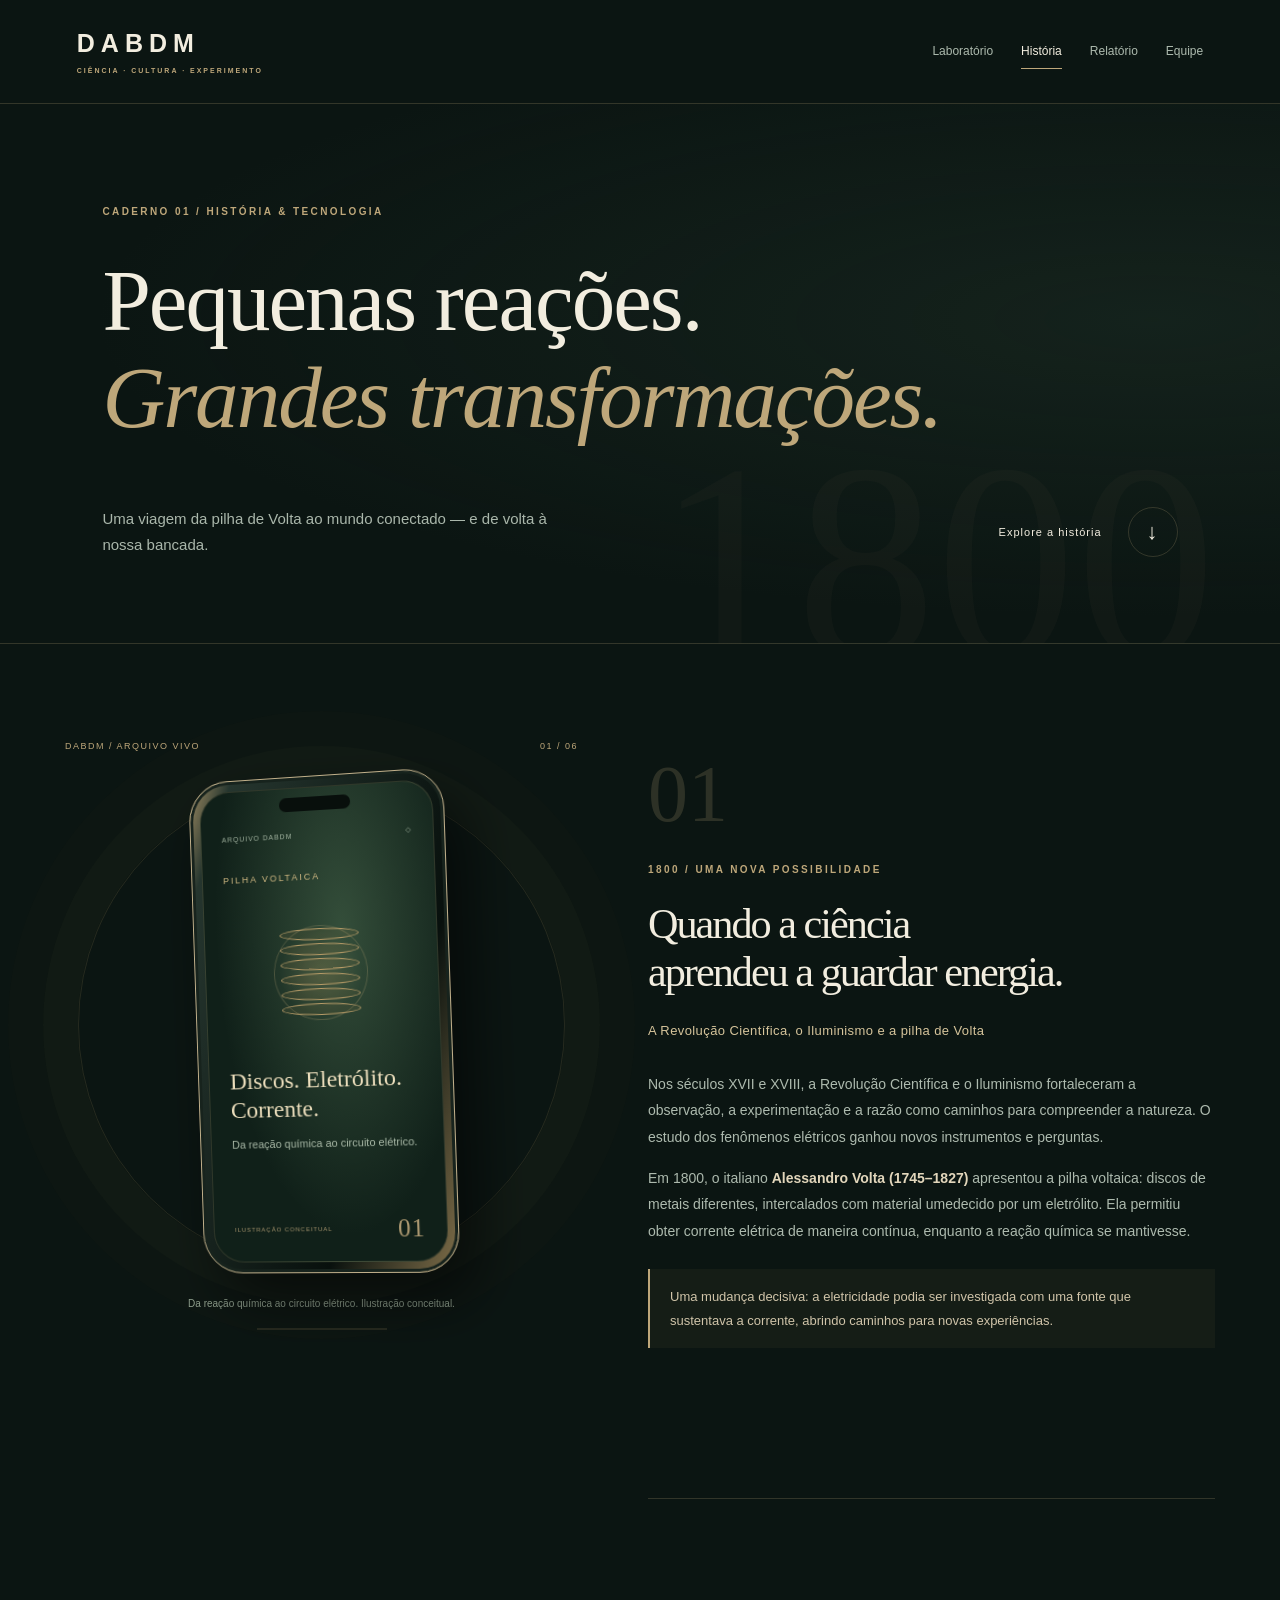
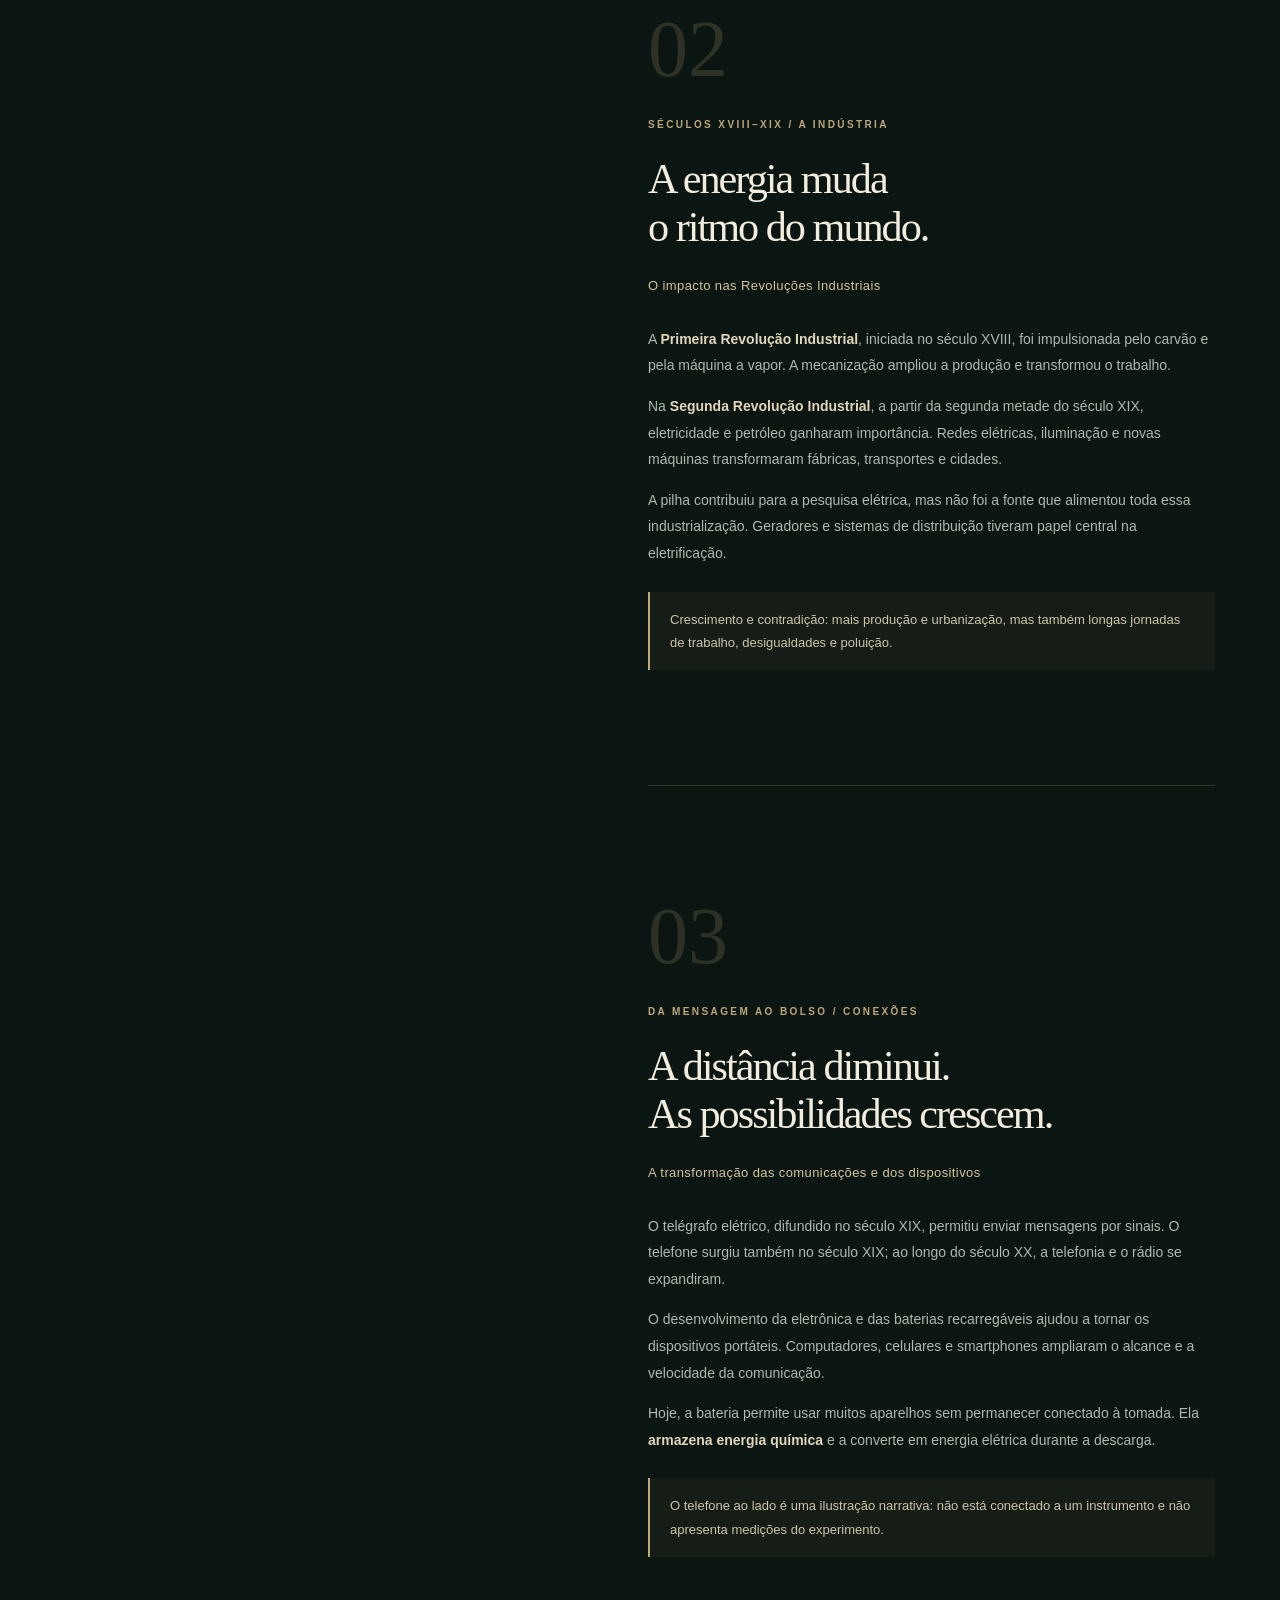
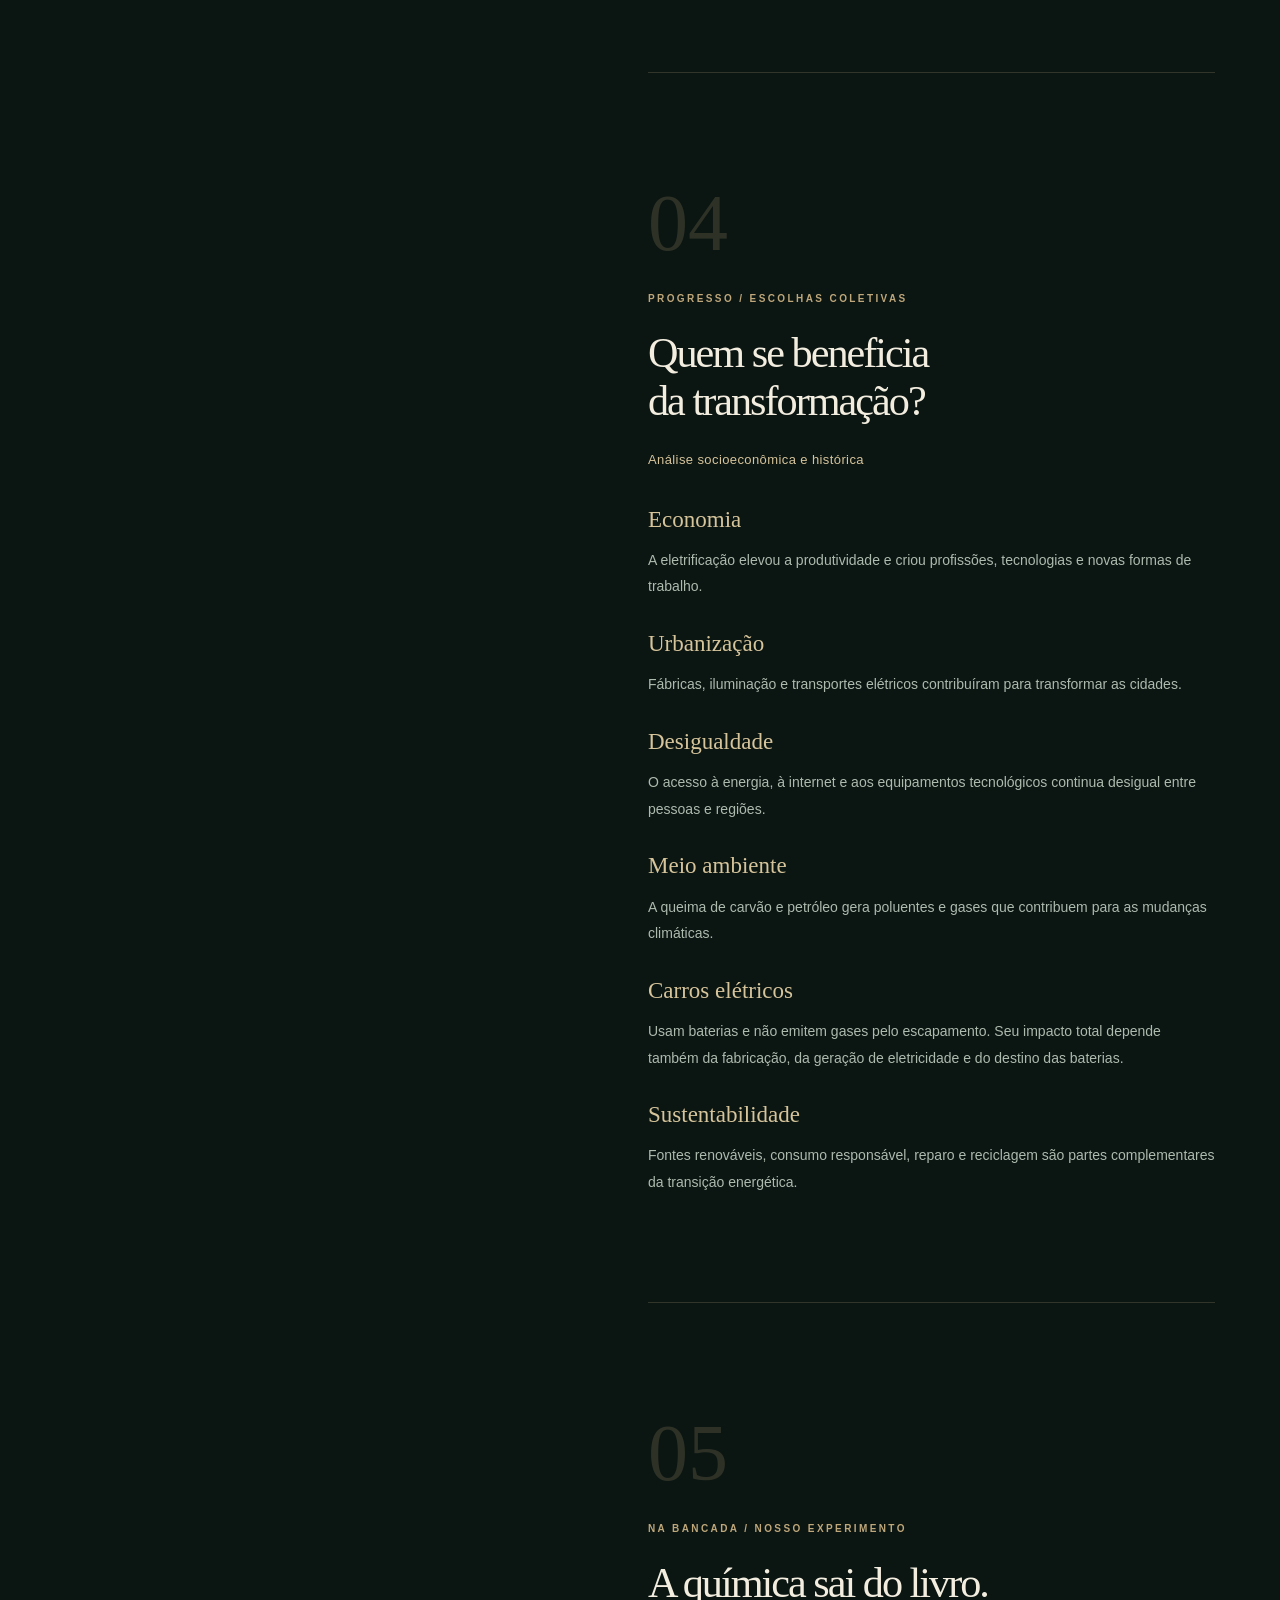
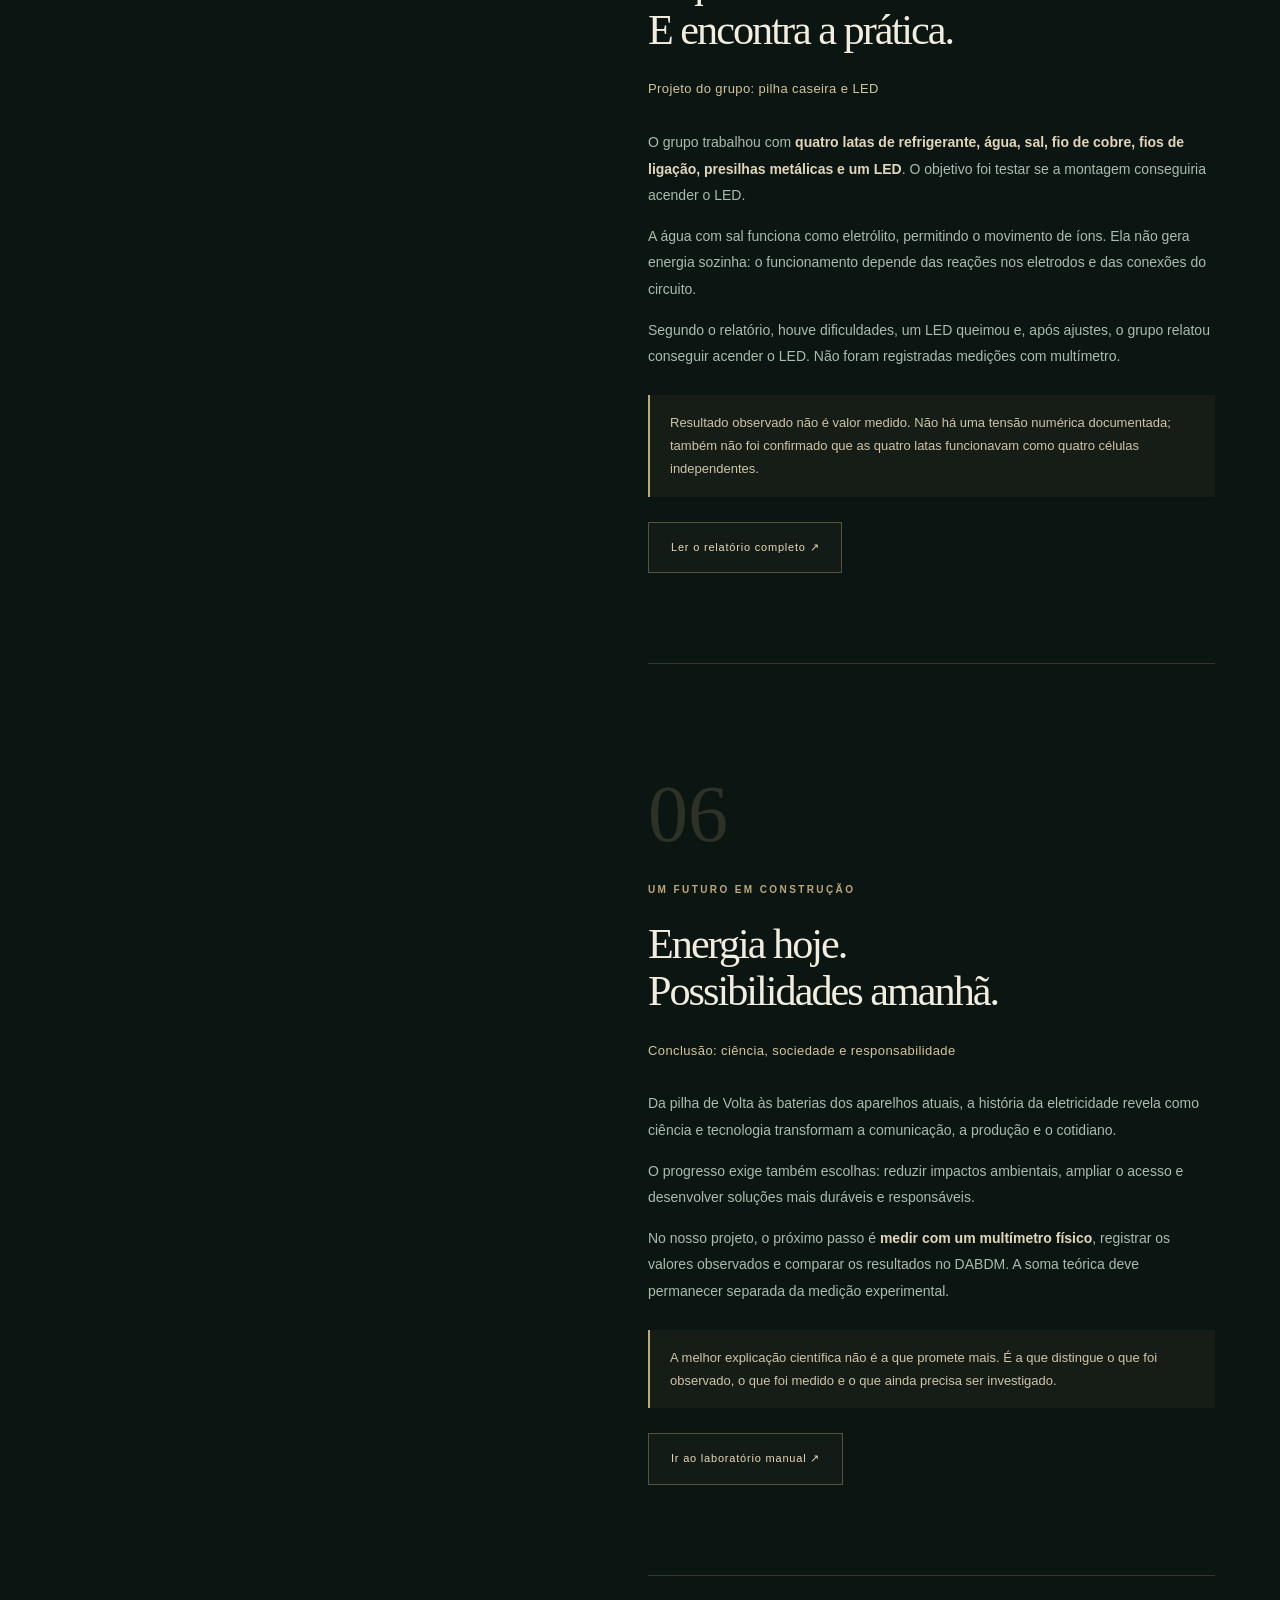
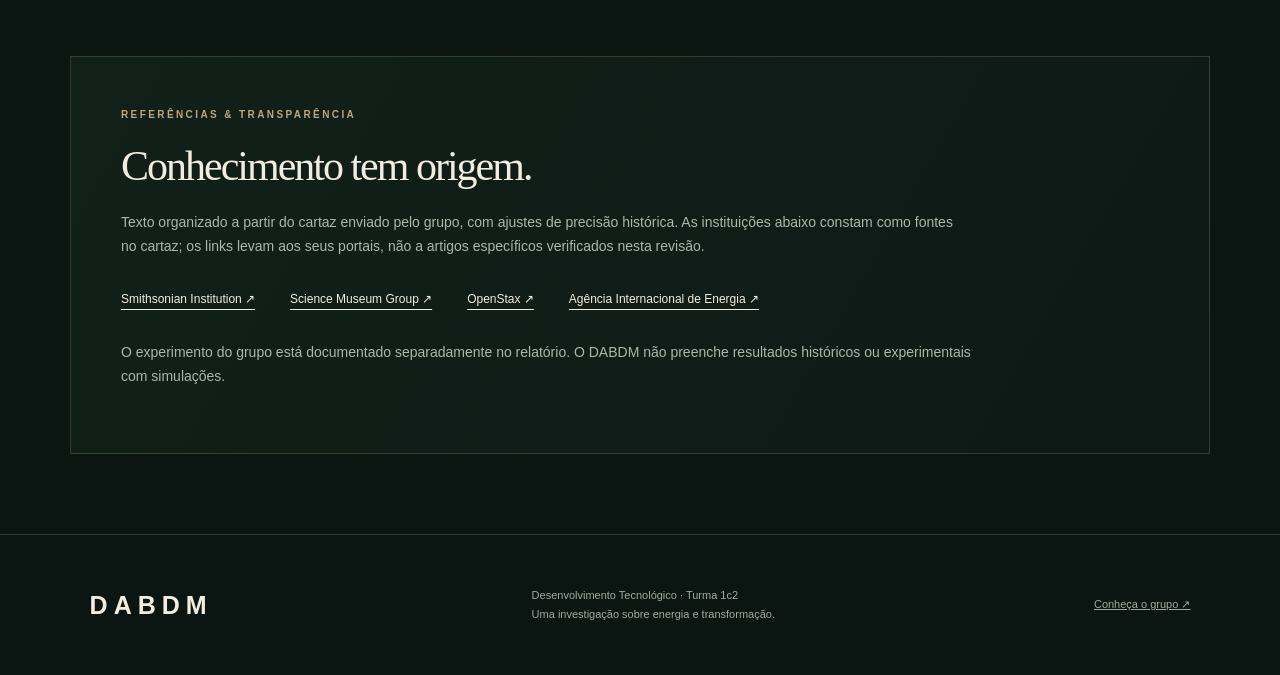
==== historia.html @ 5359dae5 "Adiciona site DABDM completo com laboratório, história, relatório e equipe" ====
<!doctype html><html lang="pt-BR"><head><meta charset="UTF-8"><meta name="viewport" content="width=device-width,initial-scale=1,viewport-fit=cover"><meta name="theme-color" content="#101f1b"><title>História da pilha · DABDM</title><link rel="icon" href="[data-uri]"><style>:root{--forest:#101f1b;--forest-deep:#0b1512;--ivory:#f2eddf;--gold:#bea77a;--muted-gold:#9eaa9f;--line:#c4ae7e36;color-scheme:dark}
*{box-sizing:border-box}html{scroll-behavior:smooth;scroll-padding-top:110px}body.editorial{margin:0;background:var(--forest-deep);color:var(--ivory);font:16px/1.75 -apple-system,BlinkMacSystemFont,"Segoe UI",sans-serif}a{color:inherit}button,a,input,select{-webkit-tap-highlight-color:transparent}a:focus-visible,button:focus-visible,input:focus-visible,select:focus-visible{outline:2px solid var(--gold);outline-offset:5px}.skip{position:fixed;left:12px;top:-90px;z-index:200;background:var(--ivory);color:var(--forest);padding:12px}.skip:focus{top:12px}
.editorial-nav{position:relative;z-index:20;display:flex;align-items:center;justify-content:space-between;gap:24px;min-height:104px;padding:16px clamp(22px,6vw,100px);border-bottom:1px solid var(--line);background:#0b1512}.wordmark{text-decoration:none;font-size:25px;letter-spacing:6px;font-weight:600;color:var(--ivory);line-height:1.2}.wordmark span{display:block;font-size:7px;letter-spacing:2px;margin-top:9px;color:var(--gold)}.editorial-nav nav{display:flex;gap:28px;flex-wrap:wrap}.editorial-nav nav a{position:relative;font-size:12px;text-decoration:none;padding:14px 0;color:#adbaae}.editorial-nav nav a:hover,.editorial-nav nav a[aria-current]{color:var(--ivory)}.editorial-nav nav a[aria-current]:after{content:"";height:1px;background:var(--gold);position:absolute;bottom:7px;left:0;right:0}
.editorial-hero{position:relative;padding:100px clamp(22px,8vw,130px) 70px;overflow:hidden;background:radial-gradient(ellipse at 90% 40%,#30493a40,transparent 65%);border-bottom:1px solid var(--line)}.eyeline{font-size:10px;letter-spacing:2.4px;color:var(--gold);font-weight:600;line-height:1.6;text-transform:uppercase}.editorial h1,.editorial h2{font-family:Georgia,"Times New Roman",serif;font-weight:400;letter-spacing:-2px;line-height:1.12}.editorial h1{position:relative;z-index:1;font-size:clamp(42px,6.8vw,96px);margin:32px 0 44px;max-width:1100px}.editorial h1 em,.editorial h2 em{font-weight:400;color:var(--gold)}.hero-bottom{position:relative;z-index:1;display:flex;justify-content:space-between;align-items:center;gap:30px}.hero-bottom p{max-width:480px;color:#aab7ab;font-size:15px}.scroll-cue{font-size:11px;letter-spacing:1px;text-decoration:none;display:flex;gap:26px;align-items:center;min-height:48px}.scroll-cue span{display:grid;place-items:center;border:1px solid var(--line);border-radius:50%;height:50px;width:50px;font-size:22px}.hero-watermark{position:absolute;right:5%;bottom:-80px;font:280px Georgia,serif;color:#b6a37608;pointer-events:none}
.story-layout{max-width:1400px;margin:auto;display:grid;grid-template-columns:.95fr 1.05fr;gap:70px;padding:0 65px;align-items:start}.phone-stage{position:sticky;top:25px;height:min(760px,95svh);display:flex;flex-direction:column;justify-content:center;align-items:center;isolation:isolate}.stage-top{display:flex;justify-content:space-between;width:100%;color:var(--gold);font-size:9px;letter-spacing:1.5px;margin:20px 0}.phone-orbit{position:absolute;width:95%;aspect-ratio:1;border:1px solid #ac95602b;border-radius:50%;top:18%;z-index:-1;box-shadow:0 0 0 35px #ac956006,0 0 0 70px #ac956004}.phone{position:relative;width:258px;height:498px;padding:10px;background:linear-gradient(110deg,#a38e64,#25352e 10%,#08100d 70%,#806f4a);border:1px solid #c1b08b;border-radius:40px;box-shadow:18px 28px 60px #0009,inset 0 0 0 3px #17231d;transform:perspective(1100px) rotateY(var(--turn,-8deg)) rotateZ(var(--tilt,-3deg));will-change:transform}.phone-screen{border:1px solid #8f805b40;border-radius:31px;height:100%;overflow:hidden;background:radial-gradient(ellipse at 60% 30%,#344e3a,#102019 65%);padding:42px 21px 18px;display:flex;flex-direction:column}.phone-speaker{position:absolute;left:50%;transform:translateX(-50%);top:20px;width:72px;height:14px;border-radius:20px;background:#080f0c;z-index:2}.screen-status{display:flex;justify-content:space-between;color:#a0b29f;font-size:7px;letter-spacing:1px;margin-bottom:28px}#phoneEra{font-size:9px;letter-spacing:2px;color:#d2ba83}.phone-visual{height:150px;position:relative;margin:12px 0;display:flex;justify-content:center;align-items:center;flex:none}.energy-core{position:absolute;width:95px;height:95px;background:radial-gradient(circle,#e5cd8c28,transparent 65%);border:1px solid #bea77a44;border-radius:50%;animation:core-breathe 5s ease-in-out infinite}.phone-visual i{position:absolute;width:80px;height:12px;border:1px solid #b89c68;border-radius:50%;background:#866c3d25;transform:translateY(-38px);transition:transform .6s,opacity .6s}.phone-visual i:nth-of-type(2){transform:translateY(-23px)}.phone-visual i:nth-of-type(3){transform:translateY(-8px)}.phone-visual i:nth-of-type(4){transform:translateY(7px)}.phone-visual i:nth-of-type(5){transform:translateY(22px)}.phone-visual i:nth-of-type(6){transform:translateY(37px)}.phone-visual svg{position:absolute;width:100%;opacity:0;transition:opacity .6s}.phone-visual svg path{fill:none;stroke:#d3bc86;stroke-width:1.5;stroke-dasharray:400;stroke-dashoffset:var(--trace,0)}.phone[data-chapter="2"] .phone-visual i,.phone[data-chapter="3"] .phone-visual i,.phone[data-chapter="4"] .phone-visual i,.phone[data-chapter="6"] .phone-visual i{opacity:.12;transform:rotate(90deg) translateY(0)}.phone:not([data-chapter="1"]):not([data-chapter="5"]) .phone-visual svg{opacity:.8}.phone-screen h3{font:24px/1.2 Georgia,serif;margin:6px 0 12px;color:#eddfbd;letter-spacing:0}.phone-screen p{font-size:11px;color:#a7b7a5;line-height:1.6;margin:0}.phone-bottom{margin-top:auto;display:flex;align-items:center;justify-content:space-between;gap:6px;color:#ad9971;font-size:6px;letter-spacing:1px}.phone-bottom b{font:25px Georgia,serif}.stage-note{font-size:10px;color:#91a18f;line-height:1.7;text-align:center;margin:22px 0 16px}.story-progress{width:130px;height:2px;background:#c2a87125;overflow:hidden}.story-progress span{display:block;height:100%;width:0;background:var(--gold)}.story-chapter{position:relative;min-height:95svh;padding:110px 0 90px;border-bottom:1px solid var(--line);scroll-margin-top:25px}.chapter-number{font:80px/1 Georgia,serif;color:#baa47833;margin-bottom:28px}.story-chapter h2{font-size:clamp(34px,3.3vw,52px);margin:22px 0 25px}.story-chapter h3{font-size:13px;letter-spacing:.4px;font-weight:500;color:#d6c49b;margin-bottom:28px}.story-chapter p,.story-chapter dd{font-size:14px;color:#adbaae;line-height:1.9}.story-chapter strong{font-weight:600;color:#e2d6bb}aside:not(.phone-stage):not(.report-index){font-size:13px;line-height:1.8}.story-chapter aside,.report-section aside{border-left:2px solid var(--gold);padding:16px 20px;background:#b19a6210;color:#d0c4a9;margin:25px 0}.topic-list dt{font-family:Georgia,serif;color:#d6c49b;font-size:23px;margin-top:24px}.topic-list dd{margin:7px 0 0}.editorial-button{display:inline-flex;align-items:center;justify-content:center;padding:15px 22px;border:1px solid #bda77766;font-size:11px;letter-spacing:.8px;text-decoration:none;min-height:48px;color:#e8d9b8;background:#bda7770b;transition:background .25s,transform .25s}.editorial-button:hover{background:#bda77720;transform:translateY(-2px)}.source-panel{max-width:1140px;margin:80px auto;padding:50px;border:1px solid var(--line);background:linear-gradient(120deg,#20362955,#14221b55)}.source-panel h2{font-size:42px;margin:20px 0}.source-panel p{color:#aab8aa;font-size:14px;max-width:850px}.source-links{display:flex;gap:15px 35px;flex-wrap:wrap;margin:30px 0}.source-links a{font-size:12px;text-underline-offset:6px}.editorial-footer{display:flex;justify-content:space-between;align-items:center;gap:30px;padding:40px 7vw;border-top:1px solid var(--line)}.editorial-footer p,.editorial-footer>a:last-child{font-size:11px;color:#9cae9f}.report-summary{display:grid;grid-template-columns:repeat(3,1fr);padding:35px 8vw;gap:25px;background:#1a2a21;border-bottom:1px solid var(--line)}.report-summary span{display:block;font-size:9px;color:var(--gold);letter-spacing:1.5px}.report-summary strong{display:block;margin-top:9px;font:23px Georgia,serif;color:#e0d5bb}.report-layout{display:grid;grid-template-columns:240px minmax(0,1fr);gap:70px;max-width:1170px;margin:80px auto;padding:0 25px}.report-index{position:sticky;top:35px;align-self:start}.report-index nav{display:grid;gap:6px;margin:20px 0 30px}.report-index a{display:block;padding:10px 0;font-size:11px;text-decoration:none;line-height:1.7;color:#b9bea9;min-height:44px}.report-index a:hover{color:#e1c990}.editorial-note{padding:20px 24px;font-size:12px;line-height:1.8;background:#c2aa7120;border:1px solid var(--line);color:#dbccab}.report-authors{margin-top:35px}.report-authors p{font-size:14px;color:#cfc5ae}.report-section{padding:50px 0;border-bottom:1px solid var(--line);scroll-margin-top:30px}.report-section h2{font-size:38px;margin:16px 0 28px}.report-section p,.report-section li{font-size:15px;color:#b5c0b3;line-height:1.9}.report-section li{padding-left:7px;margin-bottom:12px}.report-section ul,.report-section ol{padding-left:20px}.report-section h3{font-size:15px;color:#dfcda5}.report-body>.editorial-button{margin-top:40px}.team-seal{border:1px solid var(--gold);border-radius:50%;padding:36px;text-align:center;letter-spacing:4px;font:24px Georgia,serif;color:var(--gold)}.team-seal small{font:8px sans-serif;letter-spacing:2px}.team-list{max-width:1100px;padding:0 25px;margin:70px auto}.team-member{display:flex;align-items:center;gap:30px;border-bottom:1px solid var(--line);padding:38px 0}.member-index{font:13px Georgia,serif;color:var(--gold)}.team-member h2{font-size:clamp(30px,4vw,52px);margin:0;flex:1}.member-mark{width:70px;height:70px;border-radius:50%;border:1px solid var(--line);display:grid;place-items:center;font:24px Georgia,serif;color:var(--gold)}.entered{animation:chapter-enter .8s both}.ambient-paused .energy-core{animation-play-state:paused}@keyframes core-breathe{0%,100%{transform:scale(.94);opacity:.5}50%{transform:scale(1.12);opacity:1}}@keyframes chapter-enter{from{opacity:.45;transform:translateY(20px)}to{opacity:1;transform:translateY(0)}}
/* The original laboratory retains its structure, storage and calculation logic. */
.lab-edition{--bg:#0b1512;--mint:#ccb785;--border:#354535;--ink:#f0eadb;--muted:#a3b09f;background:#0b1512;color:#eee6d3}.lab-edition:before{background:radial-gradient(ellipse at 70% 0%,#2c453333,transparent 60%)}.lab-edition .editorial-nav{padding-left:0;padding-right:0}.lab-edition .hero h1,.lab-edition h2{font-family:Georgia,serif;font-weight:400}.lab-edition .hero h1{letter-spacing:-2px}.lab-edition .hero p,.lab-edition .muted,.lab-edition .smallnote{color:#a8b4a4}.lab-edition .panel{background:linear-gradient(135deg,#18291f,#0e1c15);border-color:#334532}.lab-edition .kicker,.lab-edition .eyebrow,.lab-edition .hero-tags a{color:#c4ae7e}.lab-edition .btn-lime,.lab-edition .btn-add{background:linear-gradient(120deg,#b49b68,#d4c292);border-color:#c5b282;color:#19241a;box-shadow:0 4px 20px #0002}.lab-edition input,.lab-edition select,.lab-edition .measurement-input{background:#0c1811;border-color:#3b4a36;color:#eee7d4}.lab-edition .measurement-input input{background:transparent}.lab-edition label,.lab-edition .calculate-panel label{color:#bac5ad}.lab-edition .calc-result{background:linear-gradient(125deg,#2d3c27,#1d2d1f);border-color:#65704b}.lab-edition .calc-result strong,.lab-edition .compare-last strong,.lab-edition .last-reading strong{color:#d3bd83}.lab-edition .state-chip,.lab-edition .count-pill,.lab-edition .calc-icon{background:#bca77510;border-color:#8c795644;color:#d0be92}.lab-edition .btn-outline{background:#bca77509;border-color:#6b7450;color:#d5c8a8}.lab-edition .experiment-art{filter:sepia(.8) saturate(.5);background:#193222}.lab-edition #graphLine{stroke:#c9b47d}.lab-edition #graphPoint{stroke:#c9b47d;fill:#f0e7cd}.lab-edition #graphDetail{background:#1b2b1f;border-color:#485438;color:#d4c397}.lab-edition #graphCursor{accent-color:#c5ae76}.lab-edition .history-row span,.lab-edition .mini-link{color:#c5b58b}.lab-edition .how{background:linear-gradient(120deg,#233423,#142017);border-color:#435138}.lab-edition .intro{background:#09110d}.lab-edition .intro-brand{color:#ece1c5;text-shadow:0 0 32px #c4a66b22;font-family:Georgia,serif}.lab-edition .intro-track{background:#293323}.lab-edition #introBar{background:#c5ac76;box-shadow:0 0 18px #c5ac7622}.lab-edition .intro-eyebrow,.lab-edition .intro-bottom{color:#bba36f}.lab-edition .intro-grid{background:radial-gradient(ellipse at center,#5b694020,transparent 60%);border-color:#564e32}.lab-edition .particles i{background:#c0a778;box-shadow:0 0 10px #c0a77855}
@media(max-width:1000px){.story-layout{gap:35px;padding:0 30px;grid-template-columns:.85fr 1fr}.phone{width:225px;height:450px}.phone-screen{padding:40px 16px 16px}.phone-visual{height:125px}.phone-screen h3{font-size:21px}.source-panel{margin:50px 25px;padding:35px}.report-layout{gap:35px;grid-template-columns:200px minmax(0,1fr)}}
@media(max-width:700px){html{scroll-padding-top:20px}.editorial-nav{padding:19px 22px;display:block;min-height:0}.editorial-nav nav{gap:24px;margin-top:12px;justify-content:space-between}.editorial-nav nav a{font-size:11px}.wordmark{font-size:23px}.editorial-hero{padding:55px 22px 40px}.editorial h1{font-size:44px;letter-spacing:-1.8px;margin:25px 0 32px}.hero-bottom{align-items:flex-start;flex-direction:column;gap:15px}.hero-bottom p{font-size:14px}.hero-watermark{font-size:180px;bottom:-50px}.story-layout{display:block;padding:0 22px}.phone-stage{height:255px;top:0;background:linear-gradient(#0b1512 94%,transparent);z-index:10;display:grid;grid-template-columns:130px 1fr;grid-template-rows:30px 190px 10px;gap:4px 22px;padding:10px 0}.stage-top{grid-column:1/-1;margin:0;font-size:8px}.phone-orbit{display:none}.phone{grid-column:1;grid-row:2;width:104px;height:188px;border-radius:17px;padding:4px;box-shadow:8px 8px 20px #0007}.phone-screen{border-radius:13px;padding:18px 7px 7px}.phone-speaker{top:8px;width:30px;height:6px}.screen-status{font-size:3px;margin-bottom:8px}#phoneEra{font-size:4px;letter-spacing:.5px}.phone-visual{height:58px;margin:5px 0}.energy-core{width:45px;height:45px}.phone-visual i{width:32px;height:5px;transform:translateY(-17px)}.phone-visual i:nth-of-type(2){transform:translateY(-10px)}.phone-visual i:nth-of-type(3){transform:translateY(-3px)}.phone-visual i:nth-of-type(4){transform:translateY(4px)}.phone-visual i:nth-of-type(5){transform:translateY(11px)}.phone-visual i:nth-of-type(6){transform:translateY(18px)}.phone-screen h3{font-size:10px;margin:2px 0 4px}.phone-screen p{font-size:5px;line-height:1.5}.phone-bottom{font-size:3px;letter-spacing:0}.phone-bottom b{font-size:10px}.stage-note{grid-column:2;grid-row:2;text-align:left;font:20px/1.4 Georgia,serif;color:#c6b88f;margin:0}.story-progress{grid-row:3;grid-column:1/-1;width:100%}.story-chapter{min-height:0;padding:70px 0;scroll-margin-top:265px}.chapter-number{font-size:48px;margin-bottom:20px}.story-chapter h2{font-size:36px;letter-spacing:-1.4px}.story-chapter p,.story-chapter dd{font-size:14px}.source-panel{padding:25px;margin:35px 22px}.source-panel h2{font-size:32px;letter-spacing:-1px}.source-links{flex-direction:column;gap:20px}.editorial-footer{align-items:flex-start;flex-direction:column;padding:30px 22px;gap:12px}.report-summary{grid-template-columns:1fr;padding:28px 22px;gap:22px}.report-layout{display:block;margin:35px 0;padding:0 22px}.report-index{position:static;margin-bottom:35px;padding-bottom:20px;border-bottom:1px solid var(--line)}.report-index nav{grid-template-columns:1fr 1fr;gap:8px 16px}.report-section h2{font-size:32px;letter-spacing:-1px}.report-section{padding:35px 0}.team-list{margin:35px 0;padding:0 22px}.team-member{gap:14px;padding:28px 0}.team-member h2{font-size:30px;letter-spacing:-1px}.member-mark{width:42px;height:42px;flex:none;font-size:16px}.team-seal{display:none}.lab-edition .editorial-nav{padding-top:20px}.lab-edition .editorial-nav nav{gap:18px}}
@media(prefers-reduced-motion:reduce){html{scroll-behavior:auto}*,*:before,*:after{animation:none!important;transition:none!important}.phone{transform:none!important;will-change:auto}.intro{display:none!important}}
@media print{body.editorial{color:#111;background:white}.editorial-nav,.editorial-footer,.report-index,.editorial-button{display:none}.report-layout{display:block;margin:0;padding:0}.editorial-hero{padding:20px 0}.editorial h1{font-size:32px}.report-section{break-inside:avoid}.report-section p,.report-section li,.report-authors p,.hero-bottom p{color:#222}.report-summary{background:white;padding:20px 0}.report-summary strong{color:#111}}
</style></head><body class="editorial"><a class="skip" href="#conteudo">Pular para o conteúdo</a><header class="editorial-nav"><a class="wordmark" href="index.html">DABDM<span>CIÊNCIA · CULTURA · EXPERIMENTO</span></a><nav aria-label="Navegação principal"><a href="index.html">Laboratório</a><a href="historia.html" aria-current="page">História</a><a href="relatorio.html">Relatório</a><a href="equipe.html">Equipe</a></nav></header><main id="conteudo"><section class="editorial-hero"><div class="eyeline">CADERNO 01 / HISTÓRIA & TECNOLOGIA</div><h1>Pequenas reações.<br><em>Grandes transformações.</em></h1><div class="hero-bottom"><p>Uma viagem da pilha de Volta ao mundo conectado — e de volta à nossa bancada.</p><a href="#capitulo-1" class="scroll-cue">Explore a história <span>↓</span></a></div><span class="hero-watermark" aria-hidden="true">1800</span></section><div class="story-layout"><aside class="phone-stage" aria-label="Ilustração que acompanha os capítulos"><div class="stage-top"><span>DABDM / ARQUIVO VIVO</span><span id="chapterCounter">01 / 06</span></div><div class="phone-orbit"></div><div class="phone" id="storyPhone"><div class="phone-speaker"></div><div class="phone-screen"><div class="screen-status"><span>ARQUIVO DABDM</span><span>◇</span></div><span id="phoneEra">PILHA VOLTAICA</span><div class="phone-visual" aria-hidden="true"><div class="energy-core"></div><i></i><i></i><i></i><i></i><i></i><i></i><svg viewBox="0 0 180 110"><path d="M5 65h30l14-35 24 65 22-74 20 44h60"/></svg></div><h3 id="phoneHeadline">Discos. Eletrólito. Corrente.</h3><p id="phoneCaption">Da reação química ao circuito elétrico.</p><div class="phone-bottom"><span>ILUSTRAÇÃO CONCEITUAL</span><b id="phoneChapter">01</b></div></div></div><p class="stage-note">O tempo avança com a sua rolagem.<br>Ilustração sem dados experimentais.</p><div class="story-progress"><span id="storyProgress"></span></div></aside><div class="story-chapters"><section class="story-chapter" id="capitulo-1" data-era="PILHA VOLTAICA" data-headline="Discos. Eletrólito. Corrente." data-caption="Da reação química ao circuito elétrico."><div class="chapter-number">01</div><div class="eyeline">1800 / UMA NOVA POSSIBILIDADE</div><h2>Quando a ciência<br>aprendeu a guardar energia.</h2><h3>A Revolução Científica, o Iluminismo e a pilha de Volta</h3><p>Nos séculos XVII e XVIII, a Revolução Científica e o Iluminismo fortaleceram a observação, a experimentação e a razão como caminhos para compreender a natureza. O estudo dos fenômenos elétricos ganhou novos instrumentos e perguntas.</p><p>Em 1800, o italiano <strong>Alessandro Volta (1745–1827)</strong> apresentou a pilha voltaica: discos de metais diferentes, intercalados com material umedecido por um eletrólito. Ela permitiu obter corrente elétrica de maneira contínua, enquanto a reação química se mantivesse.</p><aside>Uma mudança decisiva: a eletricidade podia ser investigada com uma fonte que sustentava a corrente, abrindo caminhos para novas experiências.</aside></section><section class="story-chapter" id="capitulo-2" data-era="NOVOS RITMOS" data-headline="Produção. Cidades. Transformação." data-caption="A eletrificação vai além das baterias."><div class="chapter-number">02</div><div class="eyeline">SÉCULOS XVIII–XIX / A INDÚSTRIA</div><h2>A energia muda<br>o ritmo do mundo.</h2><h3>O impacto nas Revoluções Industriais</h3><p>A <strong>Primeira Revolução Industrial</strong>, iniciada no século XVIII, foi impulsionada pelo carvão e pela máquina a vapor. A mecanização ampliou a produção e transformou o trabalho.</p><p>Na <strong>Segunda Revolução Industrial</strong>, a partir da segunda metade do século XIX, eletricidade e petróleo ganharam importância. Redes elétricas, iluminação e novas máquinas transformaram fábricas, transportes e cidades.</p><p>A pilha contribuiu para a pesquisa elétrica, mas não foi a fonte que alimentou toda essa industrialização. Geradores e sistemas de distribuição tiveram papel central na eletrificação.</p><aside>Crescimento e contradição: mais produção e urbanização, mas também longas jornadas de trabalho, desigualdades e poluição.</aside></section><section class="story-chapter" id="capitulo-3" data-era="CONEXÕES" data-headline="Telégrafo → telefone → smartphone" data-caption="Tecnologia que acompanha as pessoas."><div class="chapter-number">03</div><div class="eyeline">DA MENSAGEM AO BOLSO / CONEXÕES</div><h2>A distância diminui.<br>As possibilidades crescem.</h2><h3>A transformação das comunicações e dos dispositivos</h3><p>O telégrafo elétrico, difundido no século XIX, permitiu enviar mensagens por sinais. O telefone surgiu também no século XIX; ao longo do século XX, a telefonia e o rádio se expandiram.</p><p>O desenvolvimento da eletrônica e das baterias recarregáveis ajudou a tornar os dispositivos portáteis. Computadores, celulares e smartphones ampliaram o alcance e a velocidade da comunicação.</p><p>Hoje, a bateria permite usar muitos aparelhos sem permanecer conectado à tomada. Ela <strong>armazena energia química</strong> e a converte em energia elétrica durante a descarga.</p><aside>O telefone ao lado é uma ilustração narrativa: não está conectado a um instrumento e não apresenta medições do experimento.</aside></section><section class="story-chapter" id="capitulo-4" data-era="ESCOLHAS" data-headline="Acesso. Responsabilidade. Futuro." data-caption="Inovação também é uma questão social."><div class="chapter-number">04</div><div class="eyeline">PROGRESSO / ESCOLHAS COLETIVAS</div><h2>Quem se beneficia<br>da transformação?</h2><h3>Análise socioeconômica e histórica</h3><dl class="topic-list"><dt>Economia</dt><dd>A eletrificação elevou a produtividade e criou profissões, tecnologias e novas formas de trabalho.</dd><dt>Urbanização</dt><dd>Fábricas, iluminação e transportes elétricos contribuíram para transformar as cidades.</dd><dt>Desigualdade</dt><dd>O acesso à energia, à internet e aos equipamentos tecnológicos continua desigual entre pessoas e regiões.</dd><dt>Meio ambiente</dt><dd>A queima de carvão e petróleo gera poluentes e gases que contribuem para as mudanças climáticas.</dd><dt>Carros elétricos</dt><dd>Usam baterias e não emitem gases pelo escapamento. Seu impacto total depende também da fabricação, da geração de eletricidade e do destino das baterias.</dd><dt>Sustentabilidade</dt><dd>Fontes renováveis, consumo responsável, reparo e reciclagem são partes complementares da transição energética.</dd></dl></section><section class="story-chapter" id="capitulo-5" data-era="EXPERIMENTO" data-headline="Observar antes de concluir." data-caption="Resultado qualitativo; tensão não registrada."><div class="chapter-number">05</div><div class="eyeline">NA BANCADA / NOSSO EXPERIMENTO</div><h2>A química sai do livro.<br>E encontra a prática.</h2><h3>Projeto do grupo: pilha caseira e LED</h3><p>O grupo trabalhou com <strong>quatro latas de refrigerante, água, sal, fio de cobre, fios de ligação, presilhas metálicas e um LED</strong>. O objetivo foi testar se a montagem conseguiria acender o LED.</p><p>A água com sal funciona como eletrólito, permitindo o movimento de íons. Ela não gera energia sozinha: o funcionamento depende das reações nos eletrodos e das conexões do circuito.</p><p>Segundo o relatório, houve dificuldades, um LED queimou e, após ajustes, o grupo relatou conseguir acender o LED. Não foram registradas medições com multímetro.</p><aside>Resultado observado não é valor medido. Não há uma tensão numérica documentada; também não foi confirmado que as quatro latas funcionavam como quatro células independentes.</aside><a class="editorial-button" href="relatorio.html">Ler o relatório completo ↗</a></section><section class="story-chapter" id="capitulo-6" data-era="PRÓXIMO PASSO" data-headline="Medir. Registrar. Comparar." data-caption="Conhecimento sustentado por evidências."><div class="chapter-number">06</div><div class="eyeline">UM FUTURO EM CONSTRUÇÃO</div><h2>Energia hoje.<br>Possibilidades amanhã.</h2><h3>Conclusão: ciência, sociedade e responsabilidade</h3><p>Da pilha de Volta às baterias dos aparelhos atuais, a história da eletricidade revela como ciência e tecnologia transformam a comunicação, a produção e o cotidiano.</p><p>O progresso exige também escolhas: reduzir impactos ambientais, ampliar o acesso e desenvolver soluções mais duráveis e responsáveis.</p><p>No nosso projeto, o próximo passo é <strong>medir com um multímetro físico</strong>, registrar os valores observados e comparar os resultados no DABDM. A soma teórica deve permanecer separada da medição experimental.</p><aside>A melhor explicação científica não é a que promete mais. É a que distingue o que foi observado, o que foi medido e o que ainda precisa ser investigado.</aside><a class="editorial-button" href="index.html#registrar">Ir ao laboratório manual ↗</a></section></div></div><section class="source-panel"><div class="eyeline">REFERÊNCIAS & TRANSPARÊNCIA</div><h2>Conhecimento tem origem.</h2><p>Texto organizado a partir do cartaz enviado pelo grupo, com ajustes de precisão histórica. As instituições abaixo constam como fontes no cartaz; os links levam aos seus portais, não a artigos específicos verificados nesta revisão.</p><div class="source-links"><a href="https://www.si.edu/">Smithsonian Institution ↗</a><a href="https://collection.sciencemuseumgroup.org.uk/">Science Museum Group ↗</a><a href="https://openstax.org/">OpenStax ↗</a><a href="https://www.iea.org/">Agência Internacional de Energia ↗</a></div><p>O experimento do grupo está documentado separadamente no relatório. O DABDM não preenche resultados históricos ou experimentais com simulações.</p></section></main><footer class="editorial-footer"><a class="wordmark" href="index.html">DABDM</a><p>Desenvolvimento Tecnológico · Turma 1c2<br>Uma investigação sobre energia e transformação.</p><a href="equipe.html">Conheça o grupo ↗</a></footer><script>(() => {
  'use strict';
  const motion = window.matchMedia('(prefers-reduced-motion: reduce)');
  // Content is visible without JavaScript; observers only add decoration.
  if ('IntersectionObserver' in window) {
    const observer = new IntersectionObserver(entries => {
      entries.forEach(({target,isIntersecting}) => {
        target.classList.toggle('entered', isIntersecting && !motion.matches);
      });
    }, {threshold:0.08});
    document.querySelectorAll('.story-chapter,.report-section,.team-member').forEach(el=>observer.observe(el));
  }
  const chapters = [...document.querySelectorAll('.story-chapter')];
  const phone = document.getElementById('storyPhone');
  if (!phone || !chapters.length) return;
  let pending=false, current=-1;
  function update() {
    pending=false;
    const target=innerWidth<=700?Math.min(innerHeight-40,330):innerHeight*.48;
    let active=0;
    chapters.forEach((chapter,index)=>{if(chapter.getBoundingClientRect().top<=target)active=index;});
    const rect=chapters[active].getBoundingClientRect();
    const progress=Math.min(1,Math.max(0,(target-rect.top)/rect.height));
    if(current!==active){
      current=active;
      const chapter=chapters[active],number=String(active+1).padStart(2,'0');
      document.getElementById('phoneEra').textContent=chapter.dataset.era;
      document.getElementById('phoneHeadline').textContent=chapter.dataset.headline;
      document.getElementById('phoneCaption').textContent=chapter.dataset.caption;
      document.getElementById('phoneChapter').textContent=number;
      document.getElementById('chapterCounter').textContent=number+' / 06';
      phone.dataset.chapter=String(active+1);
      // Mobile mirrors the screen caption at a comfortable reading size.
      document.querySelector('.stage-note').textContent=chapter.dataset.caption+' Ilustração conceitual.';
    }
    phone.style.setProperty('--turn',motion.matches?'0deg':(-8+progress*16)+'deg');
    phone.style.setProperty('--tilt',motion.matches?'0deg':(-2+progress*4)+'deg');
    phone.style.setProperty('--trace',String(motion.matches?0:120*(1-progress)));
    document.getElementById('storyProgress').style.width=((active+progress)/chapters.length*100)+'%';
  }
  function schedule(){if(!pending){pending=true;requestAnimationFrame(update);}}
  addEventListener('scroll',schedule,{passive:true});
  addEventListener('resize',schedule,{passive:true});
  addEventListener('pageshow',schedule);
  motion.addEventListener('change',schedule);
  document.addEventListener('visibilitychange',()=>{
    document.body.classList.toggle('ambient-paused',document.hidden);
    if(!document.hidden)schedule();
  });
  update();
})();
</script></body></html>
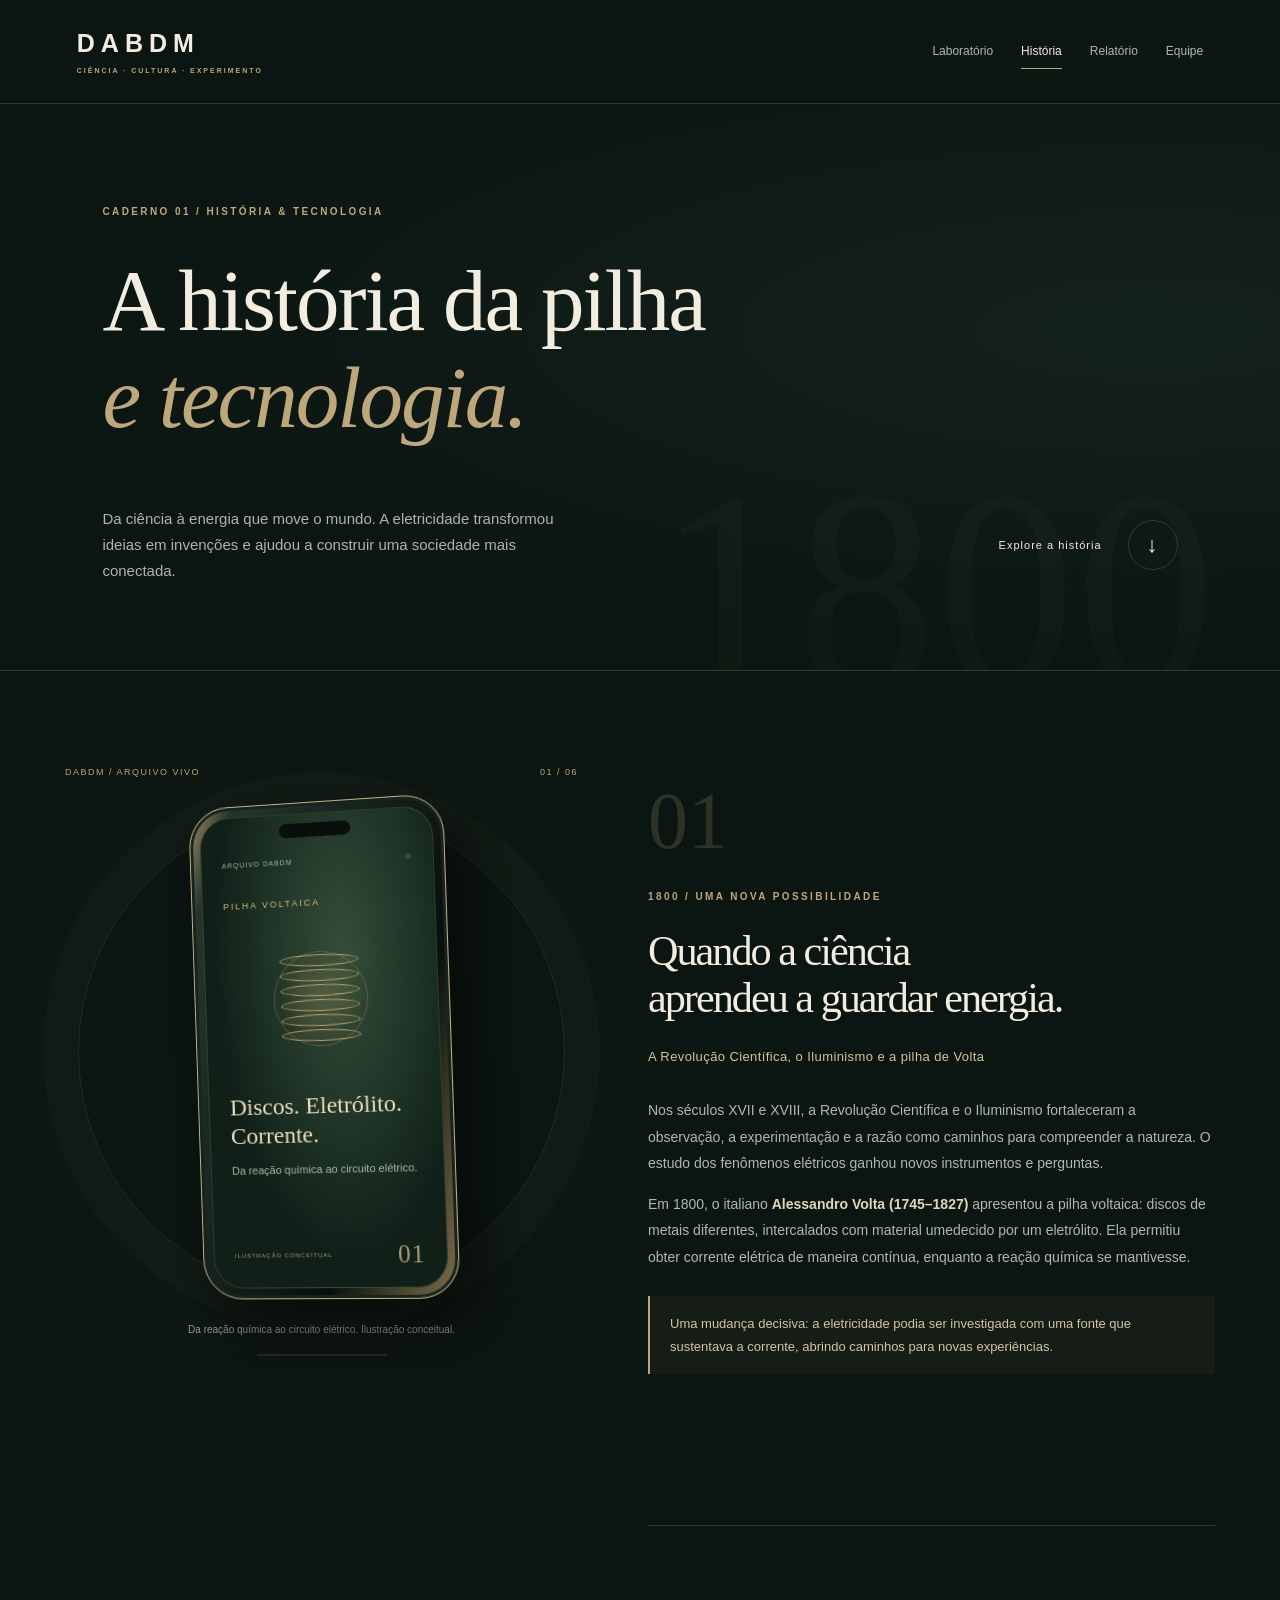
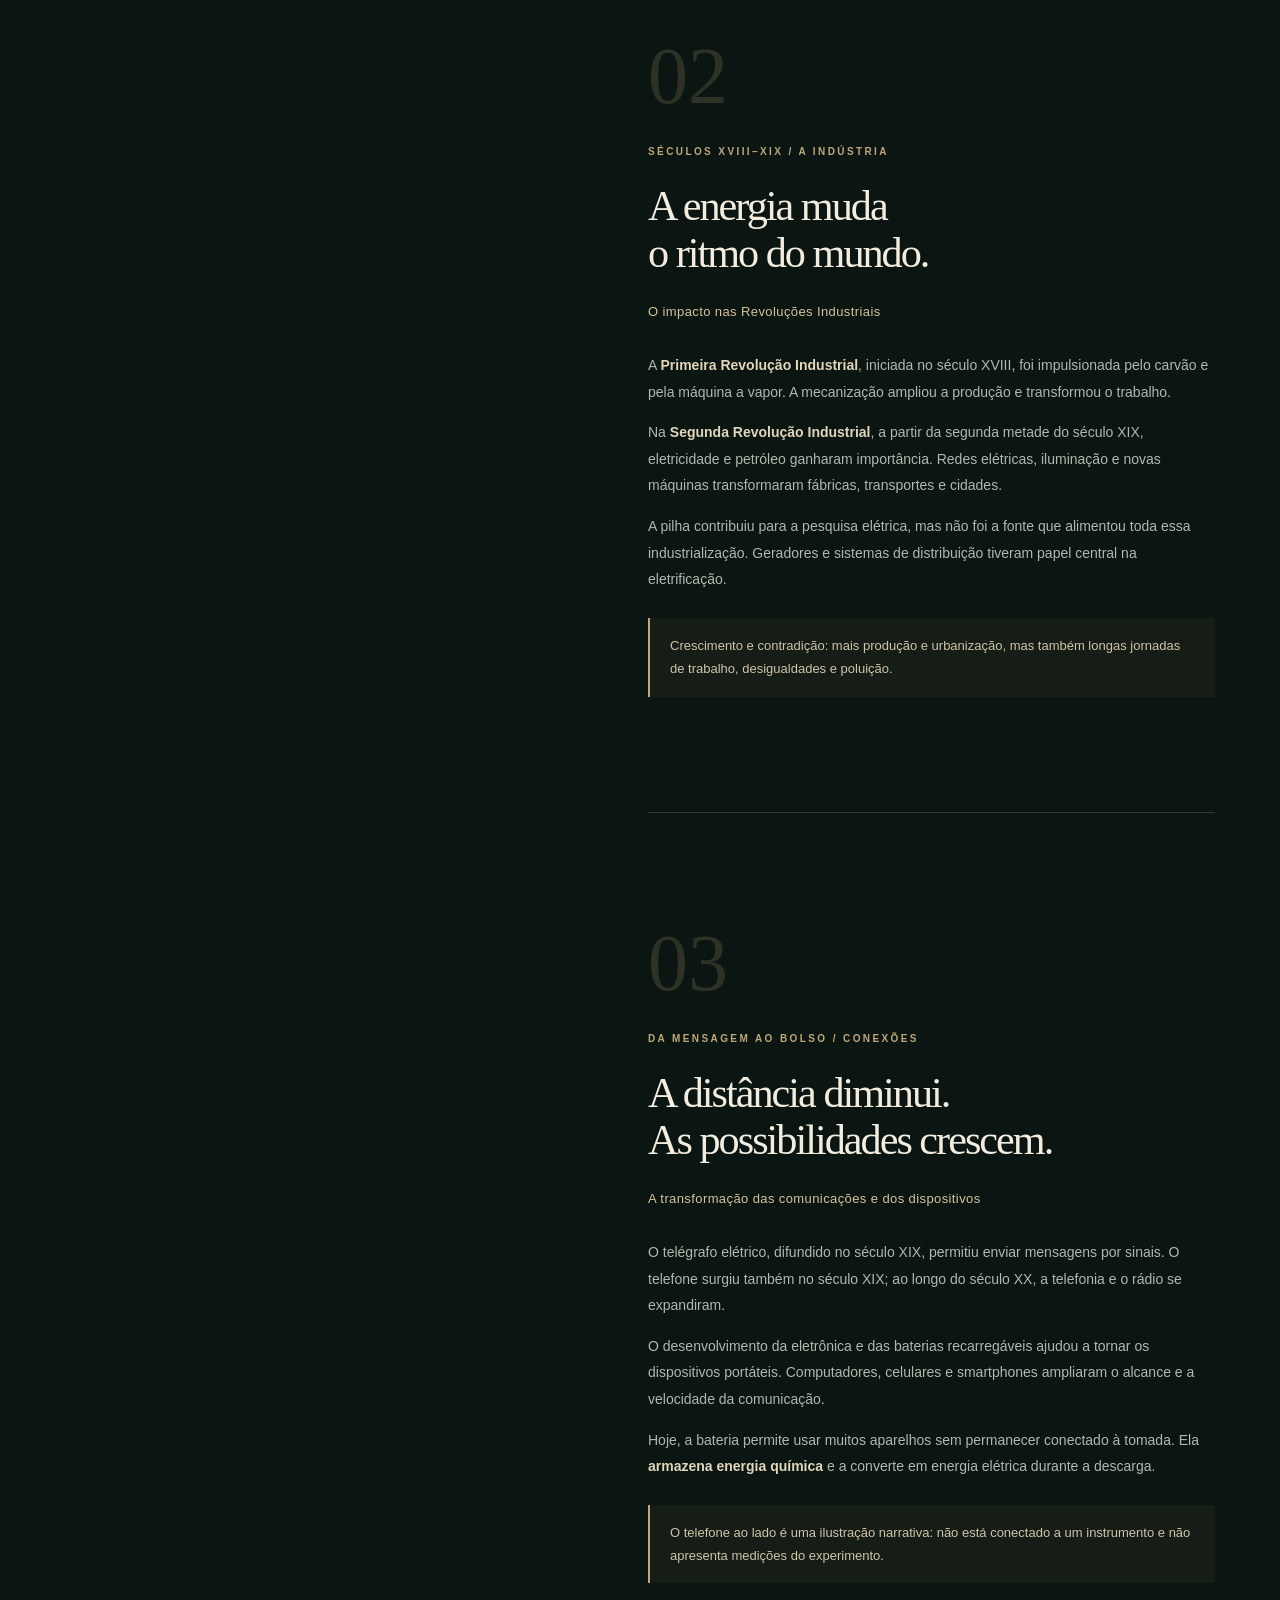
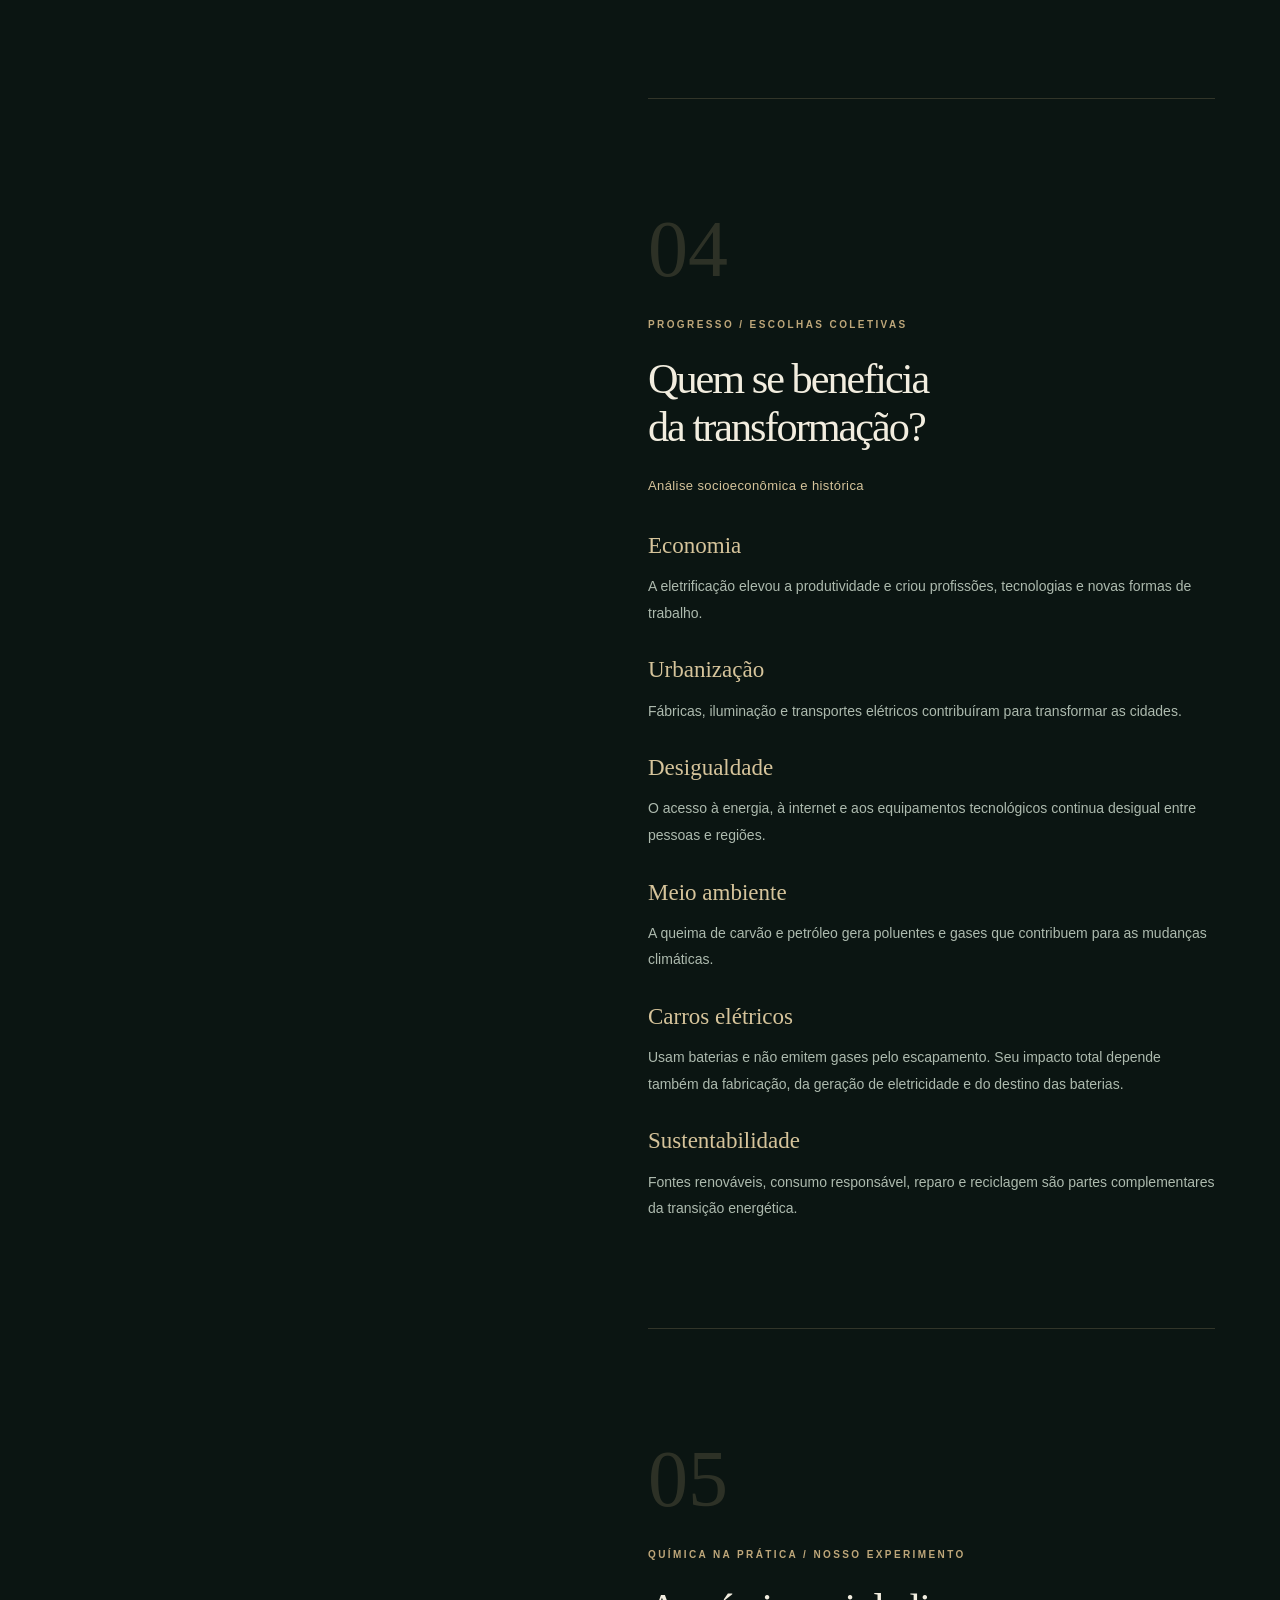
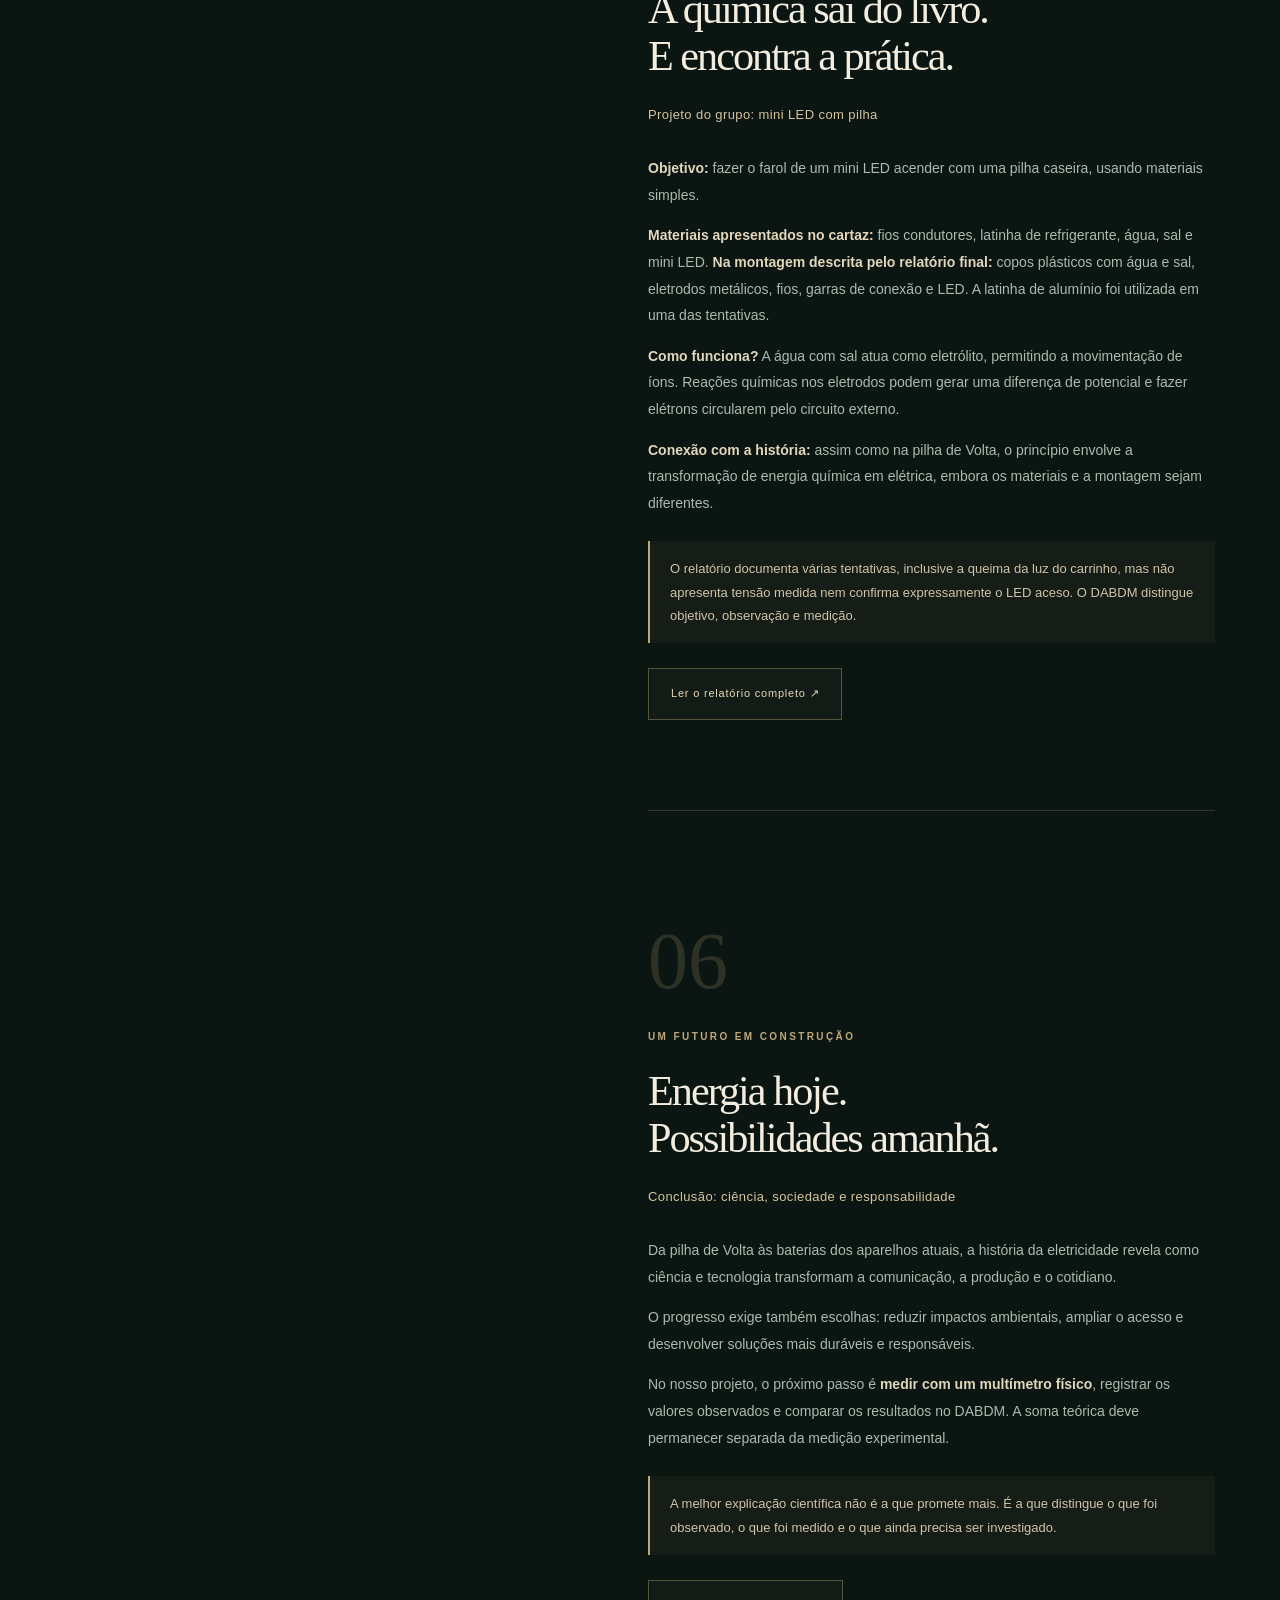
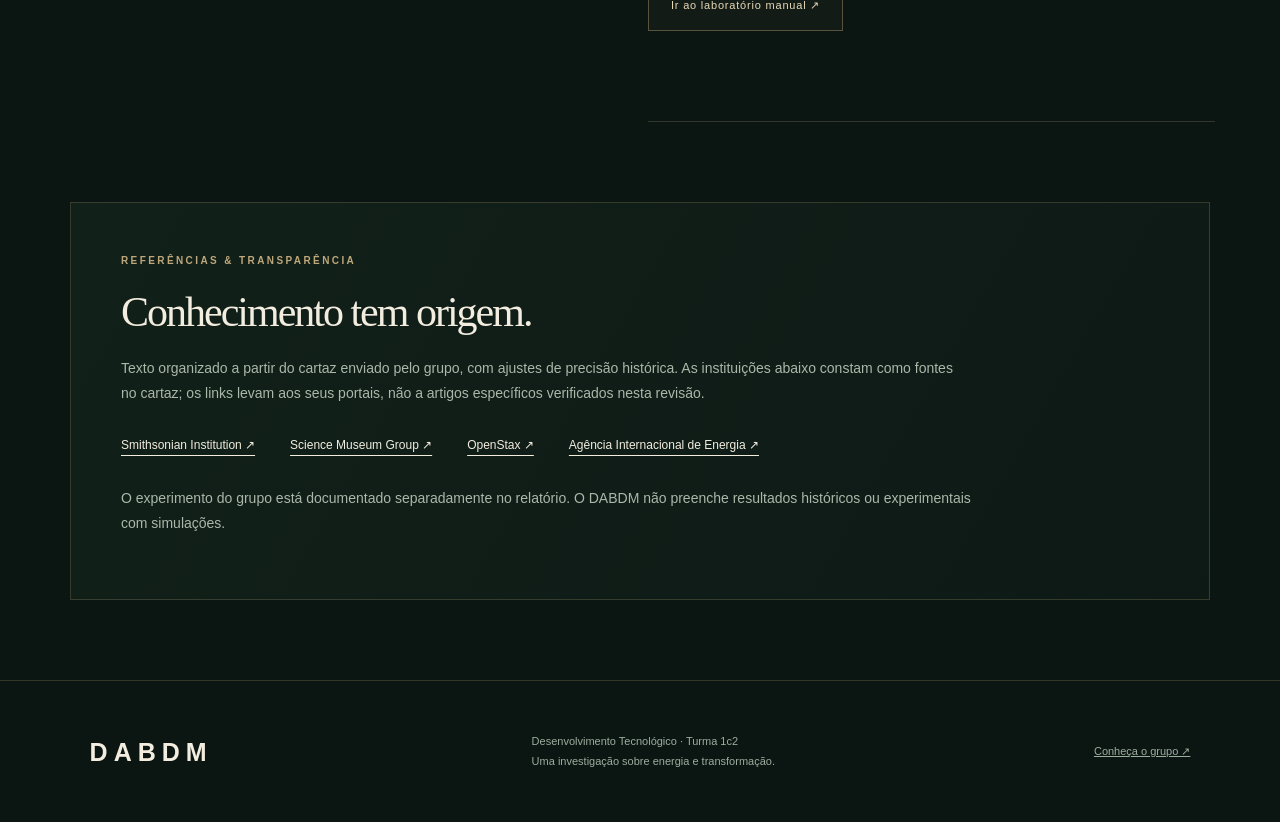
==== commit dc55076c: "Atualiza conteúdo histórico e relatório da pilha conforme cartaz e PDF" ====
--- a/historia.html
+++ b/historia.html
@@ -1,4 +1,4 @@
-<!doctype html><html lang="pt-BR"><head><meta charset="UTF-8"><meta name="viewport" content="width=device-width,initial-scale=1,viewport-fit=cover"><meta name="theme-color" content="#101f1b"><title>História da pilha · DABDM</title><link rel="icon" href="[data-uri]"><style>:root{--forest:#101f1b;--forest-deep:#0b1512;--ivory:#f2eddf;--gold:#bea77a;--muted-gold:#9eaa9f;--line:#c4ae7e36;color-scheme:dark}
+<!doctype html><html lang="pt-BR"><head><meta charset="UTF-8"><meta name="viewport" content="width=device-width,initial-scale=1,viewport-fit=cover"><meta name="theme-color" content="#101f1b"><title>A história da pilha e tecnologia · DABDM</title><link rel="icon" href="[data-uri]"><style>:root{--forest:#101f1b;--forest-deep:#0b1512;--ivory:#f2eddf;--gold:#bea77a;--muted-gold:#9eaa9f;--line:#c4ae7e36;color-scheme:dark}
 *{box-sizing:border-box}html{scroll-behavior:smooth;scroll-padding-top:110px}body.editorial{margin:0;background:var(--forest-deep);color:var(--ivory);font:16px/1.75 -apple-system,BlinkMacSystemFont,"Segoe UI",sans-serif}a{color:inherit}button,a,input,select{-webkit-tap-highlight-color:transparent}a:focus-visible,button:focus-visible,input:focus-visible,select:focus-visible{outline:2px solid var(--gold);outline-offset:5px}.skip{position:fixed;left:12px;top:-90px;z-index:200;background:var(--ivory);color:var(--forest);padding:12px}.skip:focus{top:12px}
 .editorial-nav{position:relative;z-index:20;display:flex;align-items:center;justify-content:space-between;gap:24px;min-height:104px;padding:16px clamp(22px,6vw,100px);border-bottom:1px solid var(--line);background:#0b1512}.wordmark{text-decoration:none;font-size:25px;letter-spacing:6px;font-weight:600;color:var(--ivory);line-height:1.2}.wordmark span{display:block;font-size:7px;letter-spacing:2px;margin-top:9px;color:var(--gold)}.editorial-nav nav{display:flex;gap:28px;flex-wrap:wrap}.editorial-nav nav a{position:relative;font-size:12px;text-decoration:none;padding:14px 0;color:#adbaae}.editorial-nav nav a:hover,.editorial-nav nav a[aria-current]{color:var(--ivory)}.editorial-nav nav a[aria-current]:after{content:"";height:1px;background:var(--gold);position:absolute;bottom:7px;left:0;right:0}
 .editorial-hero{position:relative;padding:100px clamp(22px,8vw,130px) 70px;overflow:hidden;background:radial-gradient(ellipse at 90% 40%,#30493a40,transparent 65%);border-bottom:1px solid var(--line)}.eyeline{font-size:10px;letter-spacing:2.4px;color:var(--gold);font-weight:600;line-height:1.6;text-transform:uppercase}.editorial h1,.editorial h2{font-family:Georgia,"Times New Roman",serif;font-weight:400;letter-spacing:-2px;line-height:1.12}.editorial h1{position:relative;z-index:1;font-size:clamp(42px,6.8vw,96px);margin:32px 0 44px;max-width:1100px}.editorial h1 em,.editorial h2 em{font-weight:400;color:var(--gold)}.hero-bottom{position:relative;z-index:1;display:flex;justify-content:space-between;align-items:center;gap:30px}.hero-bottom p{max-width:480px;color:#aab7ab;font-size:15px}.scroll-cue{font-size:11px;letter-spacing:1px;text-decoration:none;display:flex;gap:26px;align-items:center;min-height:48px}.scroll-cue span{display:grid;place-items:center;border:1px solid var(--line);border-radius:50%;height:50px;width:50px;font-size:22px}.hero-watermark{position:absolute;right:5%;bottom:-80px;font:280px Georgia,serif;color:#b6a37608;pointer-events:none}
@@ -9,7 +9,7 @@
 @media(max-width:700px){html{scroll-padding-top:20px}.editorial-nav{padding:19px 22px;display:block;min-height:0}.editorial-nav nav{gap:24px;margin-top:12px;justify-content:space-between}.editorial-nav nav a{font-size:11px}.wordmark{font-size:23px}.editorial-hero{padding:55px 22px 40px}.editorial h1{font-size:44px;letter-spacing:-1.8px;margin:25px 0 32px}.hero-bottom{align-items:flex-start;flex-direction:column;gap:15px}.hero-bottom p{font-size:14px}.hero-watermark{font-size:180px;bottom:-50px}.story-layout{display:block;padding:0 22px}.phone-stage{height:255px;top:0;background:linear-gradient(#0b1512 94%,transparent);z-index:10;display:grid;grid-template-columns:130px 1fr;grid-template-rows:30px 190px 10px;gap:4px 22px;padding:10px 0}.stage-top{grid-column:1/-1;margin:0;font-size:8px}.phone-orbit{display:none}.phone{grid-column:1;grid-row:2;width:104px;height:188px;border-radius:17px;padding:4px;box-shadow:8px 8px 20px #0007}.phone-screen{border-radius:13px;padding:18px 7px 7px}.phone-speaker{top:8px;width:30px;height:6px}.screen-status{font-size:3px;margin-bottom:8px}#phoneEra{font-size:4px;letter-spacing:.5px}.phone-visual{height:58px;margin:5px 0}.energy-core{width:45px;height:45px}.phone-visual i{width:32px;height:5px;transform:translateY(-17px)}.phone-visual i:nth-of-type(2){transform:translateY(-10px)}.phone-visual i:nth-of-type(3){transform:translateY(-3px)}.phone-visual i:nth-of-type(4){transform:translateY(4px)}.phone-visual i:nth-of-type(5){transform:translateY(11px)}.phone-visual i:nth-of-type(6){transform:translateY(18px)}.phone-screen h3{font-size:10px;margin:2px 0 4px}.phone-screen p{font-size:5px;line-height:1.5}.phone-bottom{font-size:3px;letter-spacing:0}.phone-bottom b{font-size:10px}.stage-note{grid-column:2;grid-row:2;text-align:left;font:20px/1.4 Georgia,serif;color:#c6b88f;margin:0}.story-progress{grid-row:3;grid-column:1/-1;width:100%}.story-chapter{min-height:0;padding:70px 0;scroll-margin-top:265px}.chapter-number{font-size:48px;margin-bottom:20px}.story-chapter h2{font-size:36px;letter-spacing:-1.4px}.story-chapter p,.story-chapter dd{font-size:14px}.source-panel{padding:25px;margin:35px 22px}.source-panel h2{font-size:32px;letter-spacing:-1px}.source-links{flex-direction:column;gap:20px}.editorial-footer{align-items:flex-start;flex-direction:column;padding:30px 22px;gap:12px}.report-summary{grid-template-columns:1fr;padding:28px 22px;gap:22px}.report-layout{display:block;margin:35px 0;padding:0 22px}.report-index{position:static;margin-bottom:35px;padding-bottom:20px;border-bottom:1px solid var(--line)}.report-index nav{grid-template-columns:1fr 1fr;gap:8px 16px}.report-section h2{font-size:32px;letter-spacing:-1px}.report-section{padding:35px 0}.team-list{margin:35px 0;padding:0 22px}.team-member{gap:14px;padding:28px 0}.team-member h2{font-size:30px;letter-spacing:-1px}.member-mark{width:42px;height:42px;flex:none;font-size:16px}.team-seal{display:none}.lab-edition .editorial-nav{padding-top:20px}.lab-edition .editorial-nav nav{gap:18px}}
 @media(prefers-reduced-motion:reduce){html{scroll-behavior:auto}*,*:before,*:after{animation:none!important;transition:none!important}.phone{transform:none!important;will-change:auto}.intro{display:none!important}}
 @media print{body.editorial{color:#111;background:white}.editorial-nav,.editorial-footer,.report-index,.editorial-button{display:none}.report-layout{display:block;margin:0;padding:0}.editorial-hero{padding:20px 0}.editorial h1{font-size:32px}.report-section{break-inside:avoid}.report-section p,.report-section li,.report-authors p,.hero-bottom p{color:#222}.report-summary{background:white;padding:20px 0}.report-summary strong{color:#111}}
-</style></head><body class="editorial"><a class="skip" href="#conteudo">Pular para o conteúdo</a><header class="editorial-nav"><a class="wordmark" href="index.html">DABDM<span>CIÊNCIA · CULTURA · EXPERIMENTO</span></a><nav aria-label="Navegação principal"><a href="index.html">Laboratório</a><a href="historia.html" aria-current="page">História</a><a href="relatorio.html">Relatório</a><a href="equipe.html">Equipe</a></nav></header><main id="conteudo"><section class="editorial-hero"><div class="eyeline">CADERNO 01 / HISTÓRIA & TECNOLOGIA</div><h1>Pequenas reações.<br><em>Grandes transformações.</em></h1><div class="hero-bottom"><p>Uma viagem da pilha de Volta ao mundo conectado — e de volta à nossa bancada.</p><a href="#capitulo-1" class="scroll-cue">Explore a história <span>↓</span></a></div><span class="hero-watermark" aria-hidden="true">1800</span></section><div class="story-layout"><aside class="phone-stage" aria-label="Ilustração que acompanha os capítulos"><div class="stage-top"><span>DABDM / ARQUIVO VIVO</span><span id="chapterCounter">01 / 06</span></div><div class="phone-orbit"></div><div class="phone" id="storyPhone"><div class="phone-speaker"></div><div class="phone-screen"><div class="screen-status"><span>ARQUIVO DABDM</span><span>◇</span></div><span id="phoneEra">PILHA VOLTAICA</span><div class="phone-visual" aria-hidden="true"><div class="energy-core"></div><i></i><i></i><i></i><i></i><i></i><i></i><svg viewBox="0 0 180 110"><path d="M5 65h30l14-35 24 65 22-74 20 44h60"/></svg></div><h3 id="phoneHeadline">Discos. Eletrólito. Corrente.</h3><p id="phoneCaption">Da reação química ao circuito elétrico.</p><div class="phone-bottom"><span>ILUSTRAÇÃO CONCEITUAL</span><b id="phoneChapter">01</b></div></div></div><p class="stage-note">O tempo avança com a sua rolagem.<br>Ilustração sem dados experimentais.</p><div class="story-progress"><span id="storyProgress"></span></div></aside><div class="story-chapters"><section class="story-chapter" id="capitulo-1" data-era="PILHA VOLTAICA" data-headline="Discos. Eletrólito. Corrente." data-caption="Da reação química ao circuito elétrico."><div class="chapter-number">01</div><div class="eyeline">1800 / UMA NOVA POSSIBILIDADE</div><h2>Quando a ciência<br>aprendeu a guardar energia.</h2><h3>A Revolução Científica, o Iluminismo e a pilha de Volta</h3><p>Nos séculos XVII e XVIII, a Revolução Científica e o Iluminismo fortaleceram a observação, a experimentação e a razão como caminhos para compreender a natureza. O estudo dos fenômenos elétricos ganhou novos instrumentos e perguntas.</p><p>Em 1800, o italiano <strong>Alessandro Volta (1745–1827)</strong> apresentou a pilha voltaica: discos de metais diferentes, intercalados com material umedecido por um eletrólito. Ela permitiu obter corrente elétrica de maneira contínua, enquanto a reação química se mantivesse.</p><aside>Uma mudança decisiva: a eletricidade podia ser investigada com uma fonte que sustentava a corrente, abrindo caminhos para novas experiências.</aside></section><section class="story-chapter" id="capitulo-2" data-era="NOVOS RITMOS" data-headline="Produção. Cidades. Transformação." data-caption="A eletrificação vai além das baterias."><div class="chapter-number">02</div><div class="eyeline">SÉCULOS XVIII–XIX / A INDÚSTRIA</div><h2>A energia muda<br>o ritmo do mundo.</h2><h3>O impacto nas Revoluções Industriais</h3><p>A <strong>Primeira Revolução Industrial</strong>, iniciada no século XVIII, foi impulsionada pelo carvão e pela máquina a vapor. A mecanização ampliou a produção e transformou o trabalho.</p><p>Na <strong>Segunda Revolução Industrial</strong>, a partir da segunda metade do século XIX, eletricidade e petróleo ganharam importância. Redes elétricas, iluminação e novas máquinas transformaram fábricas, transportes e cidades.</p><p>A pilha contribuiu para a pesquisa elétrica, mas não foi a fonte que alimentou toda essa industrialização. Geradores e sistemas de distribuição tiveram papel central na eletrificação.</p><aside>Crescimento e contradição: mais produção e urbanização, mas também longas jornadas de trabalho, desigualdades e poluição.</aside></section><section class="story-chapter" id="capitulo-3" data-era="CONEXÕES" data-headline="Telégrafo → telefone → smartphone" data-caption="Tecnologia que acompanha as pessoas."><div class="chapter-number">03</div><div class="eyeline">DA MENSAGEM AO BOLSO / CONEXÕES</div><h2>A distância diminui.<br>As possibilidades crescem.</h2><h3>A transformação das comunicações e dos dispositivos</h3><p>O telégrafo elétrico, difundido no século XIX, permitiu enviar mensagens por sinais. O telefone surgiu também no século XIX; ao longo do século XX, a telefonia e o rádio se expandiram.</p><p>O desenvolvimento da eletrônica e das baterias recarregáveis ajudou a tornar os dispositivos portáteis. Computadores, celulares e smartphones ampliaram o alcance e a velocidade da comunicação.</p><p>Hoje, a bateria permite usar muitos aparelhos sem permanecer conectado à tomada. Ela <strong>armazena energia química</strong> e a converte em energia elétrica durante a descarga.</p><aside>O telefone ao lado é uma ilustração narrativa: não está conectado a um instrumento e não apresenta medições do experimento.</aside></section><section class="story-chapter" id="capitulo-4" data-era="ESCOLHAS" data-headline="Acesso. Responsabilidade. Futuro." data-caption="Inovação também é uma questão social."><div class="chapter-number">04</div><div class="eyeline">PROGRESSO / ESCOLHAS COLETIVAS</div><h2>Quem se beneficia<br>da transformação?</h2><h3>Análise socioeconômica e histórica</h3><dl class="topic-list"><dt>Economia</dt><dd>A eletrificação elevou a produtividade e criou profissões, tecnologias e novas formas de trabalho.</dd><dt>Urbanização</dt><dd>Fábricas, iluminação e transportes elétricos contribuíram para transformar as cidades.</dd><dt>Desigualdade</dt><dd>O acesso à energia, à internet e aos equipamentos tecnológicos continua desigual entre pessoas e regiões.</dd><dt>Meio ambiente</dt><dd>A queima de carvão e petróleo gera poluentes e gases que contribuem para as mudanças climáticas.</dd><dt>Carros elétricos</dt><dd>Usam baterias e não emitem gases pelo escapamento. Seu impacto total depende também da fabricação, da geração de eletricidade e do destino das baterias.</dd><dt>Sustentabilidade</dt><dd>Fontes renováveis, consumo responsável, reparo e reciclagem são partes complementares da transição energética.</dd></dl></section><section class="story-chapter" id="capitulo-5" data-era="EXPERIMENTO" data-headline="Observar antes de concluir." data-caption="Resultado qualitativo; tensão não registrada."><div class="chapter-number">05</div><div class="eyeline">NA BANCADA / NOSSO EXPERIMENTO</div><h2>A química sai do livro.<br>E encontra a prática.</h2><h3>Projeto do grupo: pilha caseira e LED</h3><p>O grupo trabalhou com <strong>quatro latas de refrigerante, água, sal, fio de cobre, fios de ligação, presilhas metálicas e um LED</strong>. O objetivo foi testar se a montagem conseguiria acender o LED.</p><p>A água com sal funciona como eletrólito, permitindo o movimento de íons. Ela não gera energia sozinha: o funcionamento depende das reações nos eletrodos e das conexões do circuito.</p><p>Segundo o relatório, houve dificuldades, um LED queimou e, após ajustes, o grupo relatou conseguir acender o LED. Não foram registradas medições com multímetro.</p><aside>Resultado observado não é valor medido. Não há uma tensão numérica documentada; também não foi confirmado que as quatro latas funcionavam como quatro células independentes.</aside><a class="editorial-button" href="relatorio.html">Ler o relatório completo ↗</a></section><section class="story-chapter" id="capitulo-6" data-era="PRÓXIMO PASSO" data-headline="Medir. Registrar. Comparar." data-caption="Conhecimento sustentado por evidências."><div class="chapter-number">06</div><div class="eyeline">UM FUTURO EM CONSTRUÇÃO</div><h2>Energia hoje.<br>Possibilidades amanhã.</h2><h3>Conclusão: ciência, sociedade e responsabilidade</h3><p>Da pilha de Volta às baterias dos aparelhos atuais, a história da eletricidade revela como ciência e tecnologia transformam a comunicação, a produção e o cotidiano.</p><p>O progresso exige também escolhas: reduzir impactos ambientais, ampliar o acesso e desenvolver soluções mais duráveis e responsáveis.</p><p>No nosso projeto, o próximo passo é <strong>medir com um multímetro físico</strong>, registrar os valores observados e comparar os resultados no DABDM. A soma teórica deve permanecer separada da medição experimental.</p><aside>A melhor explicação científica não é a que promete mais. É a que distingue o que foi observado, o que foi medido e o que ainda precisa ser investigado.</aside><a class="editorial-button" href="index.html#registrar">Ir ao laboratório manual ↗</a></section></div></div><section class="source-panel"><div class="eyeline">REFERÊNCIAS & TRANSPARÊNCIA</div><h2>Conhecimento tem origem.</h2><p>Texto organizado a partir do cartaz enviado pelo grupo, com ajustes de precisão histórica. As instituições abaixo constam como fontes no cartaz; os links levam aos seus portais, não a artigos específicos verificados nesta revisão.</p><div class="source-links"><a href="https://www.si.edu/">Smithsonian Institution ↗</a><a href="https://collection.sciencemuseumgroup.org.uk/">Science Museum Group ↗</a><a href="https://openstax.org/">OpenStax ↗</a><a href="https://www.iea.org/">Agência Internacional de Energia ↗</a></div><p>O experimento do grupo está documentado separadamente no relatório. O DABDM não preenche resultados históricos ou experimentais com simulações.</p></section></main><footer class="editorial-footer"><a class="wordmark" href="index.html">DABDM</a><p>Desenvolvimento Tecnológico · Turma 1c2<br>Uma investigação sobre energia e transformação.</p><a href="equipe.html">Conheça o grupo ↗</a></footer><script>(() => {
+</style></head><body class="editorial"><a class="skip" href="#conteudo">Pular para o conteúdo</a><header class="editorial-nav"><a class="wordmark" href="index.html">DABDM<span>CIÊNCIA · CULTURA · EXPERIMENTO</span></a><nav aria-label="Navegação principal"><a href="index.html">Laboratório</a><a href="historia.html" aria-current="page">História</a><a href="relatorio.html">Relatório</a><a href="equipe.html">Equipe</a></nav></header><main id="conteudo"><section class="editorial-hero"><div class="eyeline">CADERNO 01 / HISTÓRIA & TECNOLOGIA</div><h1>A história da pilha<br><em>e tecnologia.</em></h1><div class="hero-bottom"><p>Da ciência à energia que move o mundo. A eletricidade transformou ideias em invenções e ajudou a construir uma sociedade mais conectada.</p><a href="#capitulo-1" class="scroll-cue">Explore a história <span>↓</span></a></div><span class="hero-watermark" aria-hidden="true">1800</span></section><div class="story-layout"><aside class="phone-stage" aria-label="Ilustração que acompanha os capítulos"><div class="stage-top"><span>DABDM / ARQUIVO VIVO</span><span id="chapterCounter">01 / 06</span></div><div class="phone-orbit"></div><div class="phone" id="storyPhone"><div class="phone-speaker"></div><div class="phone-screen"><div class="screen-status"><span>ARQUIVO DABDM</span><span>◇</span></div><span id="phoneEra">PILHA VOLTAICA</span><div class="phone-visual" aria-hidden="true"><div class="energy-core"></div><i></i><i></i><i></i><i></i><i></i><i></i><svg viewBox="0 0 180 110"><path d="M5 65h30l14-35 24 65 22-74 20 44h60"/></svg></div><h3 id="phoneHeadline">Discos. Eletrólito. Corrente.</h3><p id="phoneCaption">Da reação química ao circuito elétrico.</p><div class="phone-bottom"><span>ILUSTRAÇÃO CONCEITUAL</span><b id="phoneChapter">01</b></div></div></div><p class="stage-note">O tempo avança com a sua rolagem.<br>Ilustração sem dados experimentais.</p><div class="story-progress"><span id="storyProgress"></span></div></aside><div class="story-chapters"><section class="story-chapter" id="capitulo-1" data-era="PILHA VOLTAICA" data-headline="Discos. Eletrólito. Corrente." data-caption="Da reação química ao circuito elétrico."><div class="chapter-number">01</div><div class="eyeline">1800 / UMA NOVA POSSIBILIDADE</div><h2>Quando a ciência<br>aprendeu a guardar energia.</h2><h3>A Revolução Científica, o Iluminismo e a pilha de Volta</h3><p>Nos séculos XVII e XVIII, a Revolução Científica e o Iluminismo fortaleceram a observação, a experimentação e a razão como caminhos para compreender a natureza. O estudo dos fenômenos elétricos ganhou novos instrumentos e perguntas.</p><p>Em 1800, o italiano <strong>Alessandro Volta (1745–1827)</strong> apresentou a pilha voltaica: discos de metais diferentes, intercalados com material umedecido por um eletrólito. Ela permitiu obter corrente elétrica de maneira contínua, enquanto a reação química se mantivesse.</p><aside>Uma mudança decisiva: a eletricidade podia ser investigada com uma fonte que sustentava a corrente, abrindo caminhos para novas experiências.</aside></section><section class="story-chapter" id="capitulo-2" data-era="NOVOS RITMOS" data-headline="Produção. Cidades. Transformação." data-caption="A eletrificação vai além das baterias."><div class="chapter-number">02</div><div class="eyeline">SÉCULOS XVIII–XIX / A INDÚSTRIA</div><h2>A energia muda<br>o ritmo do mundo.</h2><h3>O impacto nas Revoluções Industriais</h3><p>A <strong>Primeira Revolução Industrial</strong>, iniciada no século XVIII, foi impulsionada pelo carvão e pela máquina a vapor. A mecanização ampliou a produção e transformou o trabalho.</p><p>Na <strong>Segunda Revolução Industrial</strong>, a partir da segunda metade do século XIX, eletricidade e petróleo ganharam importância. Redes elétricas, iluminação e novas máquinas transformaram fábricas, transportes e cidades.</p><p>A pilha contribuiu para a pesquisa elétrica, mas não foi a fonte que alimentou toda essa industrialização. Geradores e sistemas de distribuição tiveram papel central na eletrificação.</p><aside>Crescimento e contradição: mais produção e urbanização, mas também longas jornadas de trabalho, desigualdades e poluição.</aside></section><section class="story-chapter" id="capitulo-3" data-era="CONEXÕES" data-headline="Telégrafo → telefone → smartphone" data-caption="Tecnologia que acompanha as pessoas."><div class="chapter-number">03</div><div class="eyeline">DA MENSAGEM AO BOLSO / CONEXÕES</div><h2>A distância diminui.<br>As possibilidades crescem.</h2><h3>A transformação das comunicações e dos dispositivos</h3><p>O telégrafo elétrico, difundido no século XIX, permitiu enviar mensagens por sinais. O telefone surgiu também no século XIX; ao longo do século XX, a telefonia e o rádio se expandiram.</p><p>O desenvolvimento da eletrônica e das baterias recarregáveis ajudou a tornar os dispositivos portáteis. Computadores, celulares e smartphones ampliaram o alcance e a velocidade da comunicação.</p><p>Hoje, a bateria permite usar muitos aparelhos sem permanecer conectado à tomada. Ela <strong>armazena energia química</strong> e a converte em energia elétrica durante a descarga.</p><aside>O telefone ao lado é uma ilustração narrativa: não está conectado a um instrumento e não apresenta medições do experimento.</aside></section><section class="story-chapter" id="capitulo-4" data-era="ESCOLHAS" data-headline="Acesso. Responsabilidade. Futuro." data-caption="Inovação também é uma questão social."><div class="chapter-number">04</div><div class="eyeline">PROGRESSO / ESCOLHAS COLETIVAS</div><h2>Quem se beneficia<br>da transformação?</h2><h3>Análise socioeconômica e histórica</h3><dl class="topic-list"><dt>Economia</dt><dd>A eletrificação elevou a produtividade e criou profissões, tecnologias e novas formas de trabalho.</dd><dt>Urbanização</dt><dd>Fábricas, iluminação e transportes elétricos contribuíram para transformar as cidades.</dd><dt>Desigualdade</dt><dd>O acesso à energia, à internet e aos equipamentos tecnológicos continua desigual entre pessoas e regiões.</dd><dt>Meio ambiente</dt><dd>A queima de carvão e petróleo gera poluentes e gases que contribuem para as mudanças climáticas.</dd><dt>Carros elétricos</dt><dd>Usam baterias e não emitem gases pelo escapamento. Seu impacto total depende também da fabricação, da geração de eletricidade e do destino das baterias.</dd><dt>Sustentabilidade</dt><dd>Fontes renováveis, consumo responsável, reparo e reciclagem são partes complementares da transição energética.</dd></dl></section><section class="story-chapter" id="capitulo-5" data-era="EXPERIMENTO" data-headline="Água. Sal. Eletrodos. LED." data-caption="Do cartaz à montagem relatada."><div class="chapter-number">05</div><div class="eyeline">QUÍMICA NA PRÁTICA / NOSSO EXPERIMENTO</div><h2>A química sai do livro.<br>E encontra a prática.</h2><h3>Projeto do grupo: mini LED com pilha</h3><p><strong>Objetivo:</strong> fazer o farol de um mini LED acender com uma pilha caseira, usando materiais simples.</p><p><strong>Materiais apresentados no cartaz:</strong> fios condutores, latinha de refrigerante, água, sal e mini LED. <strong>Na montagem descrita pelo relatório final:</strong> copos plásticos com água e sal, eletrodos metálicos, fios, garras de conexão e LED. A latinha de alumínio foi utilizada em uma das tentativas.</p><p><strong>Como funciona?</strong> A água com sal atua como eletrólito, permitindo a movimentação de íons. Reações químicas nos eletrodos podem gerar uma diferença de potencial e fazer elétrons circularem pelo circuito externo.</p><p><strong>Conexão com a história:</strong> assim como na pilha de Volta, o princípio envolve a transformação de energia química em elétrica, embora os materiais e a montagem sejam diferentes.</p><aside>O relatório documenta várias tentativas, inclusive a queima da luz do carrinho, mas não apresenta tensão medida nem confirma expressamente o LED aceso. O DABDM distingue objetivo, observação e medição.</aside><a class="editorial-button" href="relatorio.html">Ler o relatório completo ↗</a></section><section class="story-chapter" id="capitulo-6" data-era="PRÓXIMO PASSO" data-headline="Medir. Registrar. Comparar." data-caption="Conhecimento sustentado por evidências."><div class="chapter-number">06</div><div class="eyeline">UM FUTURO EM CONSTRUÇÃO</div><h2>Energia hoje.<br>Possibilidades amanhã.</h2><h3>Conclusão: ciência, sociedade e responsabilidade</h3><p>Da pilha de Volta às baterias dos aparelhos atuais, a história da eletricidade revela como ciência e tecnologia transformam a comunicação, a produção e o cotidiano.</p><p>O progresso exige também escolhas: reduzir impactos ambientais, ampliar o acesso e desenvolver soluções mais duráveis e responsáveis.</p><p>No nosso projeto, o próximo passo é <strong>medir com um multímetro físico</strong>, registrar os valores observados e comparar os resultados no DABDM. A soma teórica deve permanecer separada da medição experimental.</p><aside>A melhor explicação científica não é a que promete mais. É a que distingue o que foi observado, o que foi medido e o que ainda precisa ser investigado.</aside><a class="editorial-button" href="index.html#registrar">Ir ao laboratório manual ↗</a></section></div></div><section class="source-panel"><div class="eyeline">REFERÊNCIAS & TRANSPARÊNCIA</div><h2>Conhecimento tem origem.</h2><p>Texto organizado a partir do cartaz enviado pelo grupo, com ajustes de precisão histórica. As instituições abaixo constam como fontes no cartaz; os links levam aos seus portais, não a artigos específicos verificados nesta revisão.</p><div class="source-links"><a href="https://www.si.edu/">Smithsonian Institution ↗</a><a href="https://collection.sciencemuseumgroup.org.uk/">Science Museum Group ↗</a><a href="https://openstax.org/">OpenStax ↗</a><a href="https://www.iea.org/">Agência Internacional de Energia ↗</a></div><p>O experimento do grupo está documentado separadamente no relatório. O DABDM não preenche resultados históricos ou experimentais com simulações.</p></section></main><footer class="editorial-footer"><a class="wordmark" href="index.html">DABDM</a><p>Desenvolvimento Tecnológico · Turma 1c2<br>Uma investigação sobre energia e transformação.</p><a href="equipe.html">Conheça o grupo ↗</a></footer><script>(() => {
   'use strict';
   const motion = window.matchMedia('(prefers-reduced-motion: reduce)');
   // Content is visible without JavaScript; observers only add decoration.
